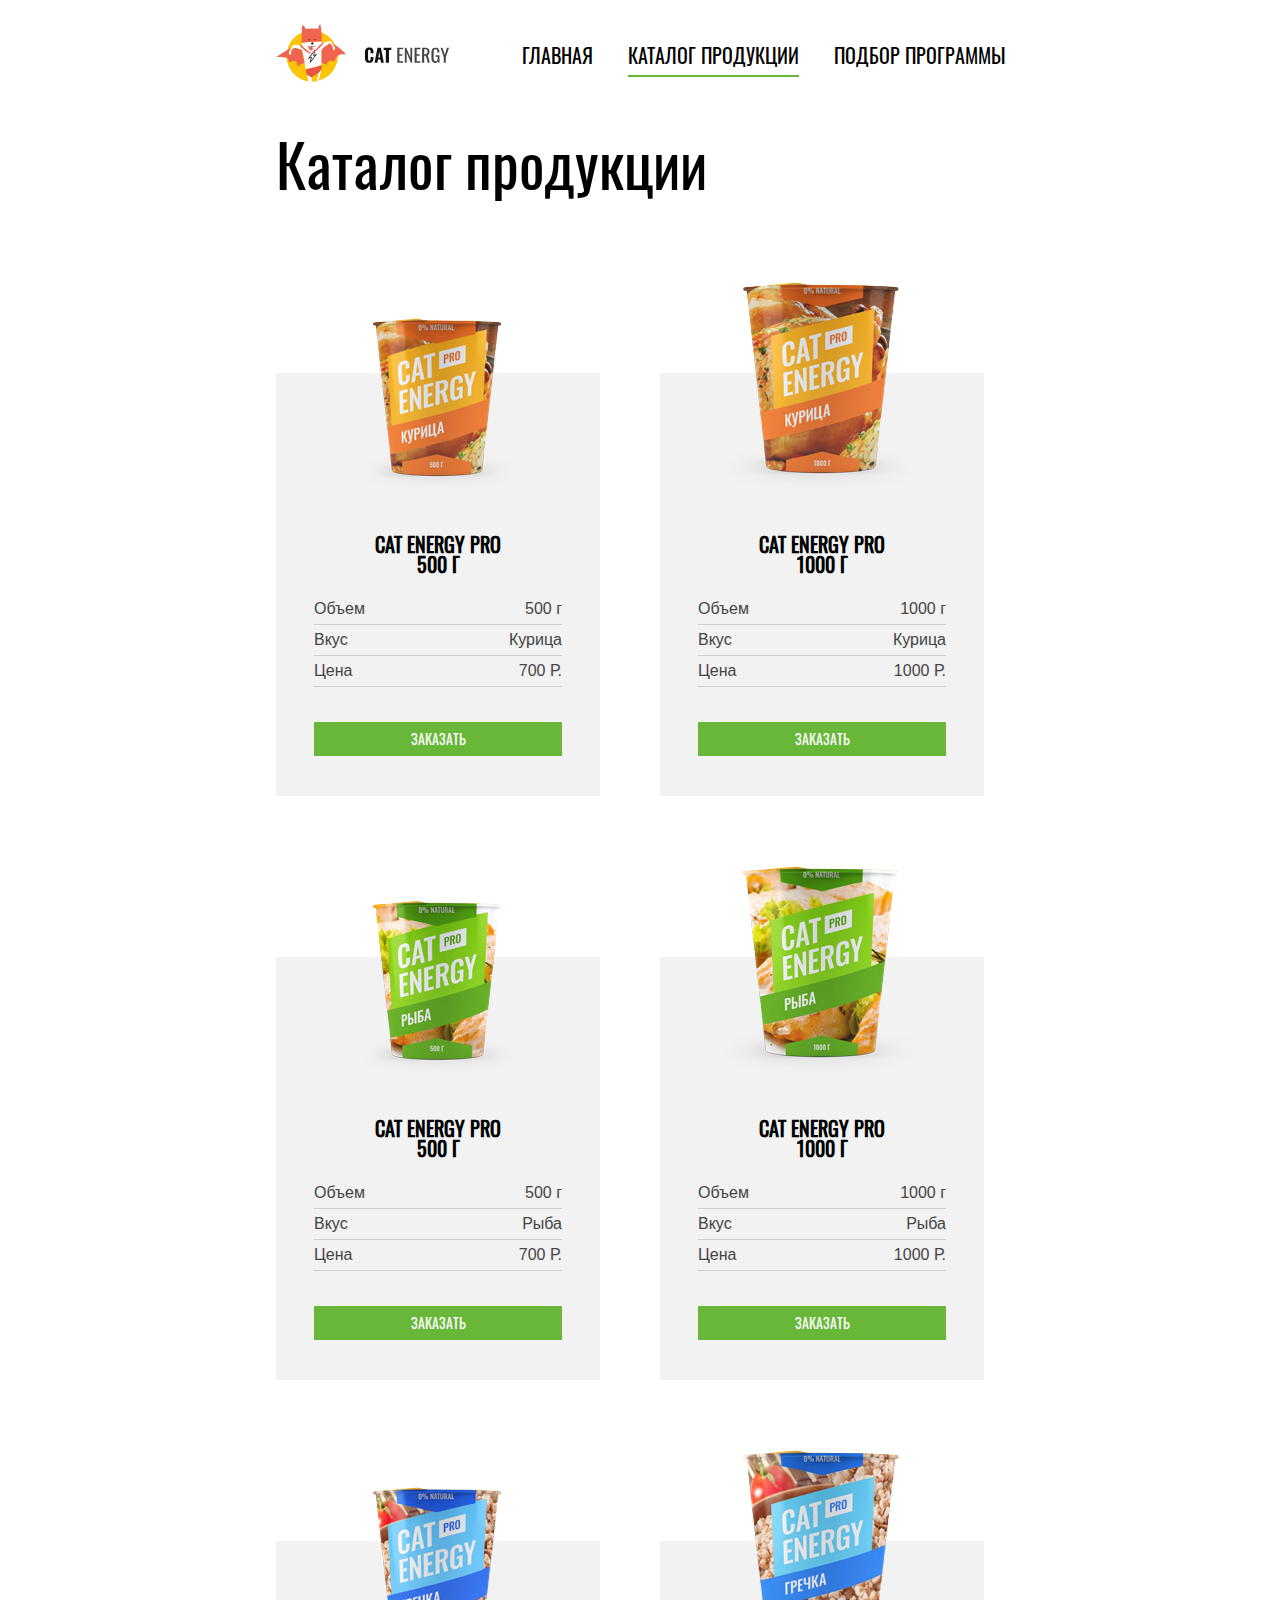
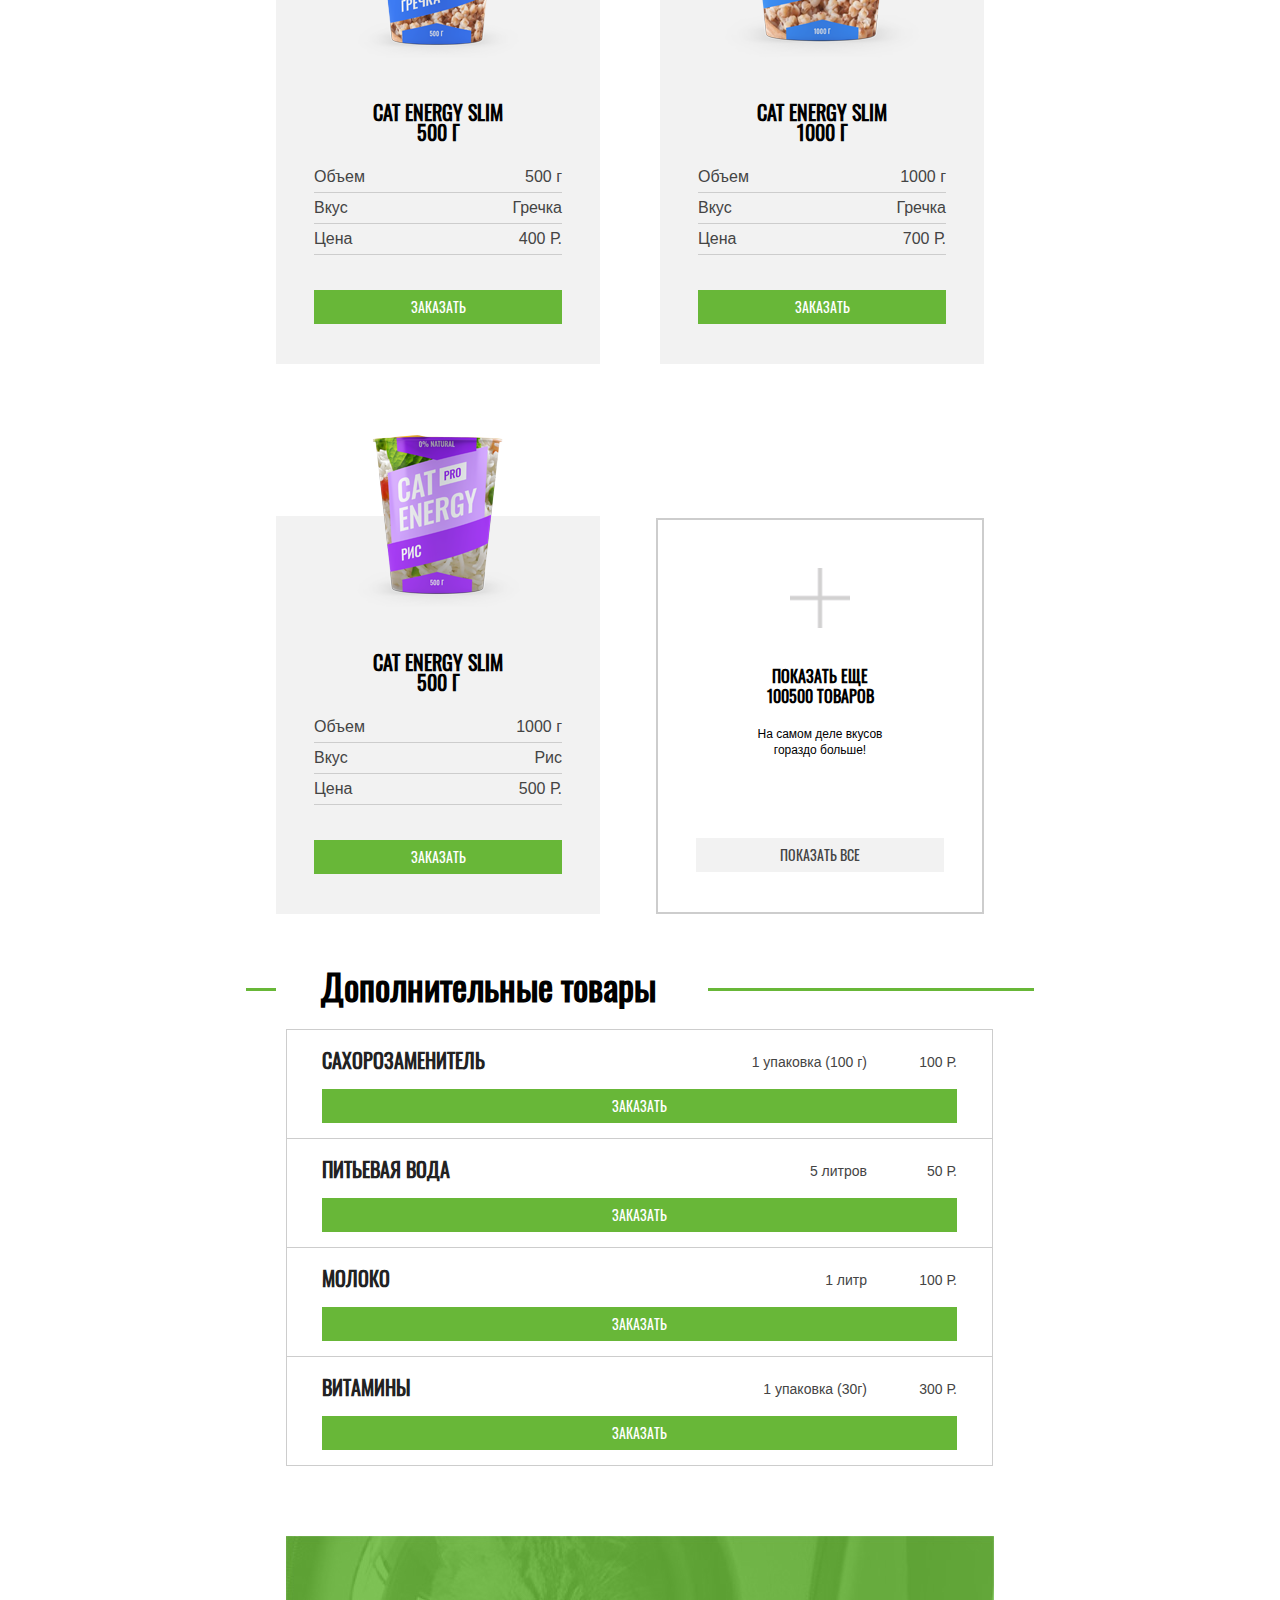
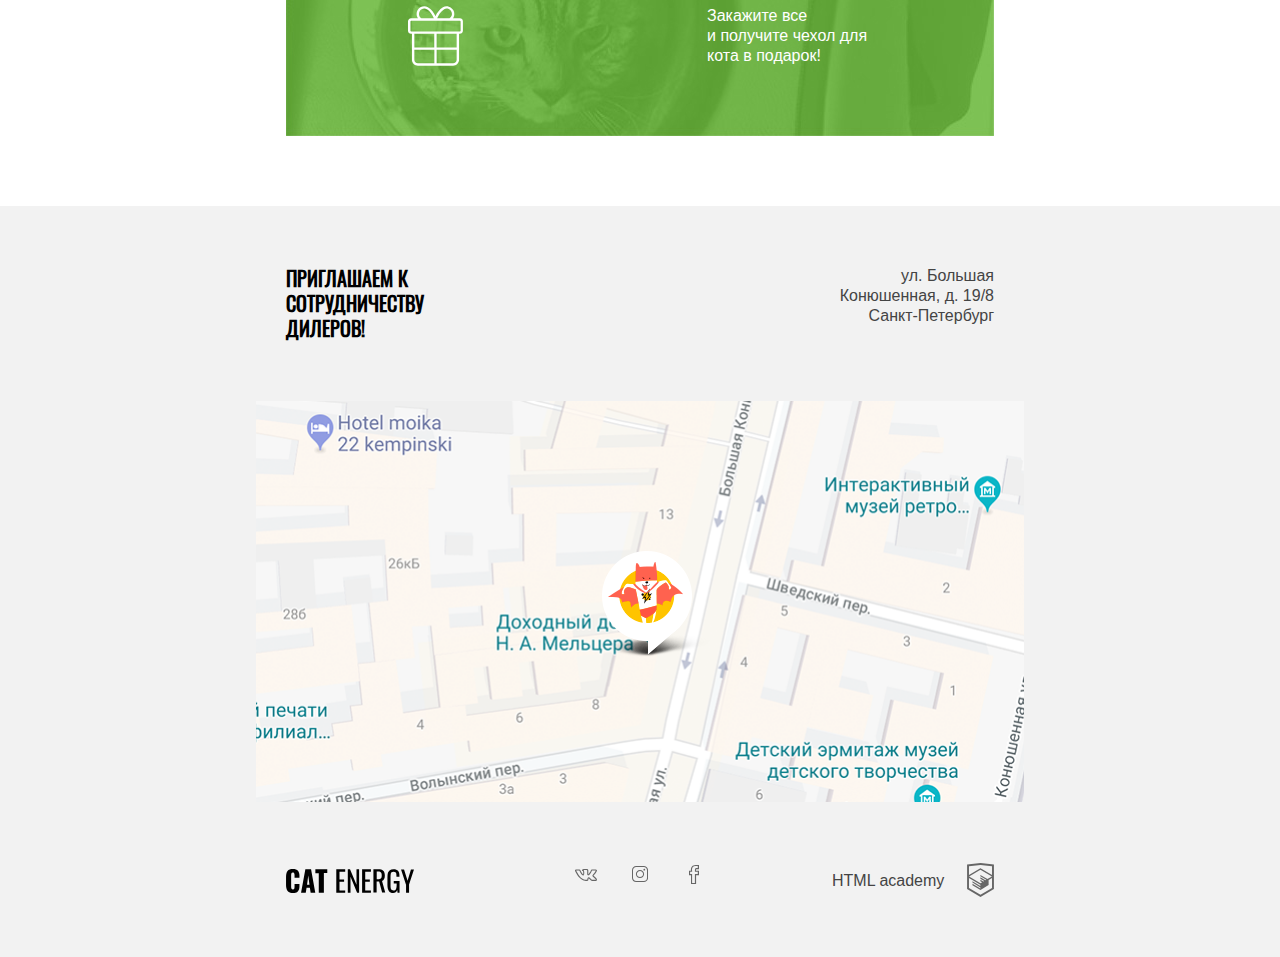
==== catalog.html @ 94b05511 "first commit" ====
<!DOCTYPE html>
<html lang="ru">

<head>
  <meta charset="UTF-8">
  <meta name="viewport" content="width=device-width, initial-scale=1.0">
  <title>Document</title>
  <link rel="stylesheet" href="/css/style.min.css">
</head>

<body class="inner-page">
  <header class="page-header">
    <div class="page-header__wrapper">
      <a href="index.html" class="page-header__logo">
        <picture>
          <source media="(min-width:1440px)" srcset="/img/svg/logo-desktop.svg">
          <source media="(min-width:768px)" srcset="/img/svg/logo-tablet.svg">
          <img class="page-header__logo-image" src="/img/svg/logo-mobile.svg" alt="Логотип Cat Energy">
        </picture>
      </a>
      <a class="page-header__logo--text" href="#">
        <img class="page-header__name" src="/img/svg/logo-mobile-header.svg" width="101" height="18" alt="Логотип Cat Energy">
      </a>


    </div>
    <nav class="main-nav main-nav--nojs main-nav--closed">
      <button class="main-nav__toggle" type="button"><span class="visually-hidden">Открыть меню</span></button>
      <ul class="main-nav__list site-list">
        <li class="site-list__item "><a href="index.html" class="site-list__link "><span>Главная</span></a></li>
        <li class="site-list__item site-list__item--active"><a class="site-list__link  site-list__link--active" href="#"><span>Каталог продукции</span></a>
        </li>
        <li class="site-list__item"><a class="site-list__link" href="programs.html"><span>Подбор программы</span></a>
        </li>
      </ul>
    </nav>


  </header>


  <main class="">


    <section class="catalog">
      <h1 class="catalog__title">
        Каталог продукции
      </h1>

      <ul class="catalog__list">
        <li class="catalog__item product">
          <picture>
            <source media="(min-width:1440px)" srcset="/img/catalog-1-desktop.png">
            <source media="(min-width:768px)" srcset="/img/catalog-1-tablet.png">
            <img class="product__image" src="/img/catalog-1-mobile.png" alt="Cat Energy PRO
              500 г">
          </picture>
          <div class="product__wrapper">
            <h3 class="product__name">
              Cat Energy PRO
              500 г
            </h3>
            <table class="product__options">
              <tbody>
                <tr>
                  <td>Объем</td>
                  <td>500 г</td>
                </tr>
                <tr>
                  <td>Вкус</td>
                  <td>Курица</td>
                </tr>
                <tr>
                  <td>Цена</td>
                  <td>700 Р.</td>
                </tr>
              </tbody>
            </table>
          </div>
          <button class="product__button button">Заказать</button>
        </li>
        <li class="catalog__item product">
          <picture>
            <source media="(min-width:1440px)" srcset="/img/catalog-2-desktop.png">
            <source media="(min-width:768px)" srcset="/img/catalog-2-tablet.png">
            <img class="product__image" src="/img/catalog-2-mobile.png" alt="Cat Energy PRO
              1000 г">
          </picture>
          <div class="product__wrapper">
            <h3 class="product__name">
              Cat Energy PRO
              1000 г
            </h3>
            <table class="product__options">
              <tbody>
                <tr>
                  <td>Объем</td>
                  <td>1000 г</td>
                </tr>
                <tr>
                  <td>Вкус</td>
                  <td>Курица</td>
                </tr>
                <tr>
                  <td>Цена</td>
                  <td>1000 Р.</td>
                </tr>
              </tbody>
            </table>
          </div>
          <button class="product__button button">Заказать</button>
        </li>
        <li class="catalog__item product">
          <picture>
            <source media="(min-width:1440px)" srcset="/img/catalog-3-desktop.png">
            <source media="(min-width:768px)" srcset="/img/catalog-3-tablet.png">
            <img class="product__image" src="/img/catalog-3-mobile.png" alt="Cat Energy PRO
              500 г">
          </picture>
          <div class="product__wrapper">
            <h3 class="product__name">
              Cat Energy PRO
              500 г
            </h3>
            <table class="product__options">
              <tbody>
                <tr>
                  <td>Объем</td>
                  <td>500 г</td>
                </tr>
                <tr>
                  <td>Вкус</td>
                  <td>Рыба</td>
                </tr>
                <tr>
                  <td>Цена</td>
                  <td>700 Р.</td>
                </tr>
              </tbody>
            </table>
          </div>
          <button class="product__button button">Заказать</button>
        </li>
        <li class="catalog__item product">
          <picture>
            <source media="(min-width:1440px)" srcset="/img/catalog-4-desktop.png">
            <source media="(min-width:768px)" srcset="/img/catalog-4-tablet.png">
            <img class="product__image" src="/img/catalog-4-mobile.png" alt="Cat Energy PRO
              1000 г">
          </picture>
          <div class="product__wrapper">
            <h3 class="product__name">
              Cat Energy PRO
              1000 г
            </h3>
            <table class="product__options">
              <tbody>
                <tr>
                  <td>Объем</td>
                  <td>1000 г</td>
                </tr>
                <tr>
                  <td>Вкус</td>
                  <td>Рыба</td>
                </tr>
                <tr>
                  <td>Цена</td>
                  <td>1000 Р.</td>
                </tr>
              </tbody>
            </table>
          </div>
          <button class="product__button button">Заказать</button>
        </li>
        <li class="catalog__item product">
          <picture>
            <source media="(min-width:1440px)" srcset="/img/catalog-5-desktop.png">
            <source media="(min-width:768px)" srcset="/img/catalog-5-tablet.png">
            <img class="product__image" src="/img/catalog-5-mobile.png" alt="Cat Energy SLIM
              500 г">
          </picture>
          <div class="product__wrapper">
            <h3 class="product__name">
              Cat Energy SLIM
              500 г
            </h3>
            <table class="product__options">
              <tbody>
                <tr>
                  <td>Объем</td>
                  <td>500 г</td>
                </tr>
                <tr>
                  <td>Вкус</td>
                  <td>Гречка</td>
                </tr>
                <tr>
                  <td>Цена</td>
                  <td>400 Р.</td>
                </tr>
              </tbody>
            </table>
          </div>
          <button class="product__button button">Заказать</button>
        </li>
        <li class="catalog__item product">
          <picture>
            <source media="(min-width:1440px)" srcset="/img/catalog-6-desktop.png">
            <source media="(min-width:768px)" srcset="/img/catalog-6-tablet.png">
            <img class="product__image" src="/img/catalog-6-mobile.png" alt="Cat Energy SLIM
              1000 г">
          </picture>
          <div class="product__wrapper">
            <h3 class="product__name">
              Cat Energy SLIM
              1000 г
            </h3>
            <table class="product__options">
              <tbody>
                <tr>
                  <td>Объем</td>
                  <td>1000 г</td>
                </tr>
                <tr>
                  <td>Вкус</td>
                  <td>Гречка</td>
                </tr>
                <tr>
                  <td>Цена</td>
                  <td>700 Р.</td>
                </tr>
              </tbody>
            </table>
          </div>
          <button class="product__button button">Заказать</button>
        </li>
        <li class="catalog__item product">
          <picture>
            <source media="(min-width:1440px)" srcset="/img/catalog-7-desktop.png">
            <source media="(min-width:768px)" srcset="/img/catalog-7-tablet.png">
            <img class="product__image" src="/img/catalog-7-mobile.png" alt="Cat Energy SLIM
              500 г">
          </picture>
          <div class="product__wrapper">
            <h3 class="product__name">
              Cat Energy SLIM
              500 г
            </h3>
            <table class="product__options">
              <tbody>
                <tr>
                  <td>Объем</td>
                  <td>1000 г</td>
                </tr>
                <tr>
                  <td>Вкус</td>
                  <td>Рис</td>
                </tr>
                <tr>
                  <td>Цена</td>
                  <td>500 Р.</td>
                </tr>
              </tbody>
            </table>
          </div>
          <button class="product__button button">Заказать</button>
        </li>
        <li class="product__more catalog__more">
          <svg width="35" height="49" class="catalog__more-plus">
            <title>Показать больше товаров</title>
            <use xlink:href="/img/svg/sprite.svg#svg--plus_all"></use>

          </svg>
          <h3 class="catalog__more-title">Показать еще 100500 товаров</h3>
          <span class="catalog__more-subtitle">На самом деле вкусов гораздо больше!</span>
          <button class="button catalog__more-button">Показать все</button>
        </li>
      </ul>


    </section>
    <div class="container">

      <section class="addition">


        <h2 class="addition__title">Дополнительные товары</h2>

        <div class="addition__column">

          <ul class="addition__list">
            <li class="addition__item">
              <h3 class="addition__name">Сахорозаменитель</h3>
              <div class="addition__wrapper"><span class="addition__quantity">1 упаковка (100 г)</span><span class="addition__price">100 Р.</span></div>
              <button class="button addition__button">Заказать</button>
            </li>
            <li class="addition__item">
              <h3 class="addition__name">Питьевая вода</h3>
              <div class="addition__wrapper"><span class="addition__quantity">5 литров</span><span class="addition__price">50 Р.</span></div>
              <button class="button addition__button">Заказать</button>

            </li>
            <li class="addition__item">
              <h3 class="addition__name">Молоко</h3>
              <div class="addition__wrapper"><span class="addition__quantity">1 литр</span><span class="addition__price">100 Р.</span></div>
              <button class="button addition__button">Заказать</button>

            </li>
            <li class="addition__item">
              <h3 class="addition__name">Витамины</h3>
              <div class="addition__wrapper"><span class="addition__quantity">1 упаковка (30г)</span><span class="addition__price">300 Р.</span></div>
              <button class="button addition__button">Заказать</button>

            </li>
          </ul>

          <div class="stock">
            <svg width="55" height="60" class="stock__gift">
                <title>Подарок</title>
              <use xlink:href="img/svg/sprite.svg#svg--gift"></use>
            </svg>
            <h3 class="visually-hidden">Акция</h3>
            <span class="stock__text">Закажите все<br> и получите чехол для<br> кота в подарок!</span>
          
        </div>

      </div></section>



    </div>

  </main>


  <footer class="page-footer">
    <section class="adress">
      <div class="container">
        <div class="adress__wrapper">
          <h3 class="adress__title">Приглашаем к сотрудничеству дилеров!</h3>
          <p class="adress__text">ул. Большая Конюшенная, д. 19/8
            <br>
            <br>
            Санкт-Петербург</p>

        </div>
      </div>

      <div class="adress__map-container">
        <picture>
          <source srcset="/img/bg-map-desktop@1x.png 1x, /img/bg-map-desktop@2x.png 2x" media="(min-width:1440px)">
          <source srcset="/img/bg-map-tablet@1x.png 1x, /img/bg-map-tablet@2x.png 2x" media="(min-width:768px)">
          <img class="adress__map" src="/img/bg-map-mobile@1x.png" srcset="/img/bg-map-mobile@2x.png 2x" alt="Местонахождение ул. Большая Конюшенная, д. 19/8
        Санкт-Петербург">
        </picture>
        <span class="adress__map-pin"></span>
      </div>
    </section>

    <section class="page-footer__main">
      <div class="container">
        <div class="page-footer__wrapper">
          <div class="page-footer__container">
            <img src="/img/svg/footer-logo.svg" width="128" height="24" alt="Логотип Cat Energy" class="page-footer__logo">
          </div>
          <div class="page-footer__social social">
            <ul class="page-footer__social social__list">
              <li class="social__item">
                <a class="social__link social__link--vk" href="#">
                  <svg width="22" height="12" class="social__icon">
                    <title>Вконтакте</title>
                    <use xlink:href="/img/svg/sprite.svg#svg--icon-vk"></use>
                  </svg>

                </a>
              </li>
              <li class="social__item">
                <a class="social__link social__link--inst" href="#">
                  <svg width="16" height="16" class="social__icon">
                    <title>Инстаграмм</title>
                    <use xlink:href="/img/svg/sprite.svg#svg--icon-insta"></use>
                  </svg>


                </a>
              </li>
              <li class="social__item">
                <a class="social__link social__link--fb" href="#">
                  <svg width="10" height="19" class="social__icon">
                    <title>Фейсбук</title>
                    <use xlink:href="/img/svg/sprite.svg#svg--icon-fb"></use>
                  </svg>


                </a>
              </li>
            </ul>
          </div>
          <p class="page-footer__copyright">
            <span>HTML academy</span>
            <a class="" href="htmlacademy.ru">
              <svg width="27" height="34" class="social__icon">
                <title>htmlacademy</title>
                <use xlink:href="/img/svg/sprite.svg#svg--logo-htmlacademy"></use>
              </svg>
            </a>

          </p>
        </div>

      </div>
    </section>
  </footer>
  <script src="\js\action.min.js"></script>
</body>

</html>
---- css/style.min.css ----
/*! normalize.css v8.0.1 | MIT License | github.com/necolas/normalize.css */
body,html{font-size:14px}html{line-height:1.15;-webkit-text-size-adjust:100%}body{min-width:320px;max-width:1440px;margin:0 auto;font-family:Arial,sans-serif;line-height:18px;font-weight:400;color:#000;background-color:#fff}details,main{display:block}h1{font-size:2em;margin:.67em 0}hr{-webkit-box-sizing:content-box;box-sizing:content-box;height:0;overflow:visible}code,kbd,pre,samp{font-family:monospace,monospace;font-size:1em}a{background-color:transparent;text-decoration:none}abbr[title]{border-bottom:none;-webkit-text-decoration:underline dotted;text-decoration:underline dotted}b,strong{font-weight:bolder}small{font-size:80%}sub,sup{font-size:75%;line-height:0;position:relative;vertical-align:baseline}sub{bottom:-.25em}sup{top:-.5em}img{border-style:none;height:auto;max-width:100%}button,input,optgroup,select,textarea{font-family:inherit;font-size:100%;line-height:1.15;margin:0}button,input{overflow:visible}button,select{text-transform:none}[type=button],[type=reset],[type=submit],button{-webkit-appearance:button}[type=button]::-moz-focus-inner,[type=reset]::-moz-focus-inner,[type=submit]::-moz-focus-inner,button::-moz-focus-inner{border-style:none;padding:0}[type=button]:-moz-focusring,[type=reset]:-moz-focusring,[type=submit]:-moz-focusring,button:-moz-focusring{outline:1px dotted ButtonText}fieldset{padding:.35em .75em .625em}legend{color:inherit;display:table;max-width:100%;white-space:normal}progress{vertical-align:baseline}textarea{overflow:auto}[type=checkbox],[type=radio],legend{-webkit-box-sizing:border-box;box-sizing:border-box;padding:0}[type=number]::-webkit-inner-spin-button,[type=number]::-webkit-outer-spin-button{height:auto}[type=search]{-webkit-appearance:textfield;outline-offset:-2px}[type=search]::-webkit-search-decoration{-webkit-appearance:none}::-webkit-file-upload-button{-webkit-appearance:button;font:inherit}summary{display:list-item}[hidden],template{display:none}@font-face{font-family:"Oswald-Regular";src:url(/fonts/Oswald-Regular.woff2) format("woff2"),url(/fonts/Oswald-Regular.woff) format("woff");font-weight:400;font-style:normal;font-display:swap}@font-face{font-family:"Oswald-Bold";src:url(/fonts/Oswald-Bold.woff2) format("woff2"),url(/fonts/Oswald-Bold.woff) format("woff");font-weight:700;font-style:normal;font-display:swap}.visually-hidden{position:absolute;width:1px;height:1px;padding:0;margin:-1px;overflow:hidden;clip:rect(0 0 0 0);border:0}path{fill:inherit;stroke:inherit}.button{padding:14px 74px;background-color:#68b738;font:inherit;text-transform:uppercase;font-family:'Oswald-Regular',Arial,sans-serif;font-size:14px;line-height:18px;border:0;color:#fff}.button:hover{background-color:#5eaa2f}.button:focus{color:rgba(255,255,255,.3)}.container{position:relative;display:block;width:280px;margin-left:auto;margin-right:auto;padding-left:20px;padding-right:20px}@media (min-width:768px){.container{width:708px;padding-left:30px;padding-right:30px}}@media (min-width:1440px){.container{width:1220px;padding-left:40px;padding-right:40px}}@media (min-width:768px) and (max-width:1299px){.container--ident{padding-left:70px;padding-right:70px}}.page-header,.page-header__wrapper{position:relative;display:-webkit-box;display:-ms-flexbox;display:flex}.page-header{-webkit-box-orient:vertical;-webkit-box-direction:normal;-ms-flex-direction:column;flex-direction:column;width:320px;margin:0 auto}.page-header__wrapper{height:65px;-webkit-box-align:center;-ms-flex-align:center;align-items:center;margin:0 20px}.page-header__name{width:212px;text-align:center}.page-header__logo{position:absolute;top:0;left:0;margin:11px 0}.page-header__logo:hover{opacity:.8}.page-header__logo:active,.site-list__link[href]:hover{opacity:.6}.page-header__logo-image{width:33px;height:38px}.page-header__logo--text{width:101px;height:18px;margin:0 auto}@media (min-width:768px){.page-header{width:768px;-webkit-box-orient:horizontal;-webkit-box-direction:normal;-ms-flex-direction:row;flex-direction:row;-webkit-box-pack:justify;-ms-flex-pack:justify;justify-content:space-between;margin-top:24px;margin-bottom:24px}.page-header__wrapper{display:block}.page-header__name{display:none}.page-header__logo{position:relative}.page-header__logo-image{width:173px;height:58px}.page-header__logo:focus,.page-header__logo:hover{opacity:.6}.page-header__logo:active{opacity:.3}}@media (min-width:1440px){.page-header{position:relative;width:1440px;margin-top:54px}.page-header::after{content:"";position:absolute;top:-54px;right:0;width:50%;height:698px;background-image:url(/img//index-background-desktop@1x.jpg);background-size:auto 100%;background-repeat:no-repeat;background-position:top right;background-color:#64a83b;z-index:-1}.page-header__wrapper{margin-left:110px}.page-header__logo{position:relative}.page-header__logo-image{width:202px;height:59px}.inner-page .page-header::after{width:0;height:0}}@media (-webkit-min-device-pixel-ratio:1.5),(min-resolution:1.5dppx){.page-header::after{background-image:url(/img/index-background-desktop@2x.jpg)}}.page-main__title{font-family:'Oswald-Regular',Arial,sans-serif;font-size:36px;line-height:60px;padding:0;margin-top:15px;margin-bottom:25px}.page-main__form{margin:0 auto}@media (min-width:768px){.page-main__title{font-size:60px;line-height:60px;padding:0}}@media (min-width:1440px){.page-main__title{margin-top:70px;margin-bottom:53px}}.main-nav{position:relative;width:320px;margin:0 auto}.main-nav__toggle{position:absolute;top:-65px;right:0;z-index:2;display:block;width:65px;height:65px;cursor:pointer;border:0}.main-nav__toggle,.main-nav__toggle:hover,.main-nav__togglefocus{background-color:#fff}.main-nav__list{height:0;opacity:0;-webkit-transition:height .5s,opacity .2s;transition:height .5s,opacity .2s}.main-nav--opened .main-nav__list{height:216px;opacity:1;-webkit-transition:height .5s,opacity 1.2s;transition:height .5s,opacity 1.2s}.main-nav--nojs .main-nav__list{height:auto;opacity:1}.main-nav--nojs .main-nav__toggle{display:none}.main-nav .main-nav__toggle::after,.main-nav .main-nav__toggle::before{content:"";position:absolute;right:20px;width:24px;height:2px;background-color:#000;top:29px;-webkit-box-shadow:0 6px 0 0 #000;box-shadow:0 6px 0 0 #000;-webkit-transition:.5s ease-out;transition:.5s ease-out}.main-nav .main-nav__toggle::after{top:23px;-webkit-box-shadow:0 12px 0 0 #000;box-shadow:0 12px 0 0 #000}.main-nav--opened .main-nav__toggle::after,.main-nav--opened .main-nav__toggle::before{content:"";position:absolute;top:30px;right:20px;width:24px;height:2px;background-color:#000;-webkit-transform:rotate(45deg);transform:rotate(45deg);-webkit-box-shadow:none;box-shadow:none;-webkit-transition:.5s ease-out;transition:.5s ease-out}.main-nav--opened .main-nav__toggle::after{-webkit-transform:rotate(-45deg);transform:rotate(-45deg)}@media (min-width:768px){.main-nav{width:auto;min-height:auto;position:relative;display:-webkit-box;display:-ms-flexbox;display:flex;margin-top:21px;margin-bottom:12px}.main-nav__list{height:auto;opacity:1;-webkit-transition:height .5s,opacity 1.2s;transition:height .5s,opacity 1.2s}.main-nav__toggle{display:none}.main-nav--closed .main-nav__list{height:auto;opacity:1;-webkit-transition:none;transition:none}}@media (min-width:1440px){.main-nav{margin-left:0;margin-right:110px}}.site-list{margin:0;padding:0;list-style:none;text-align:center}.site-list__item{border-top:2px solid #f2f2f2}.site-list__link{display:block;margin:25px auto;text-transform:uppercase;font-family:'Oswald-Regular',Arial,sans-serif;font-size:20px;line-height:20px;color:#000}.site-list__link[href]:active{opacity:.3}@media (min-width:768px){.site-list{display:-webkit-box;display:-ms-flexbox;display:flex;height:auto}.site-list__item{border:0;margin-left:35px}.site-list__item--active{border-bottom:2px solid #68b738}.site-list a{margin:0}}@media (min-width:1440px){.site-list__link{padding-bottom:3px;color:#fff}.site-list__item--active{border-bottom:2px solid #fff}.site-list__link--active span{border-bottom:none}.inner-page .site-list__link{padding-bottom:3px;color:#000}.inner-page .site-list__item--active{border-bottom:2px solid #68b738}}.start-home{position:relative;display:-webkit-box;display:-ms-flexbox;display:flex;-webkit-box-orient:vertical;-webkit-box-direction:normal;-ms-flex-direction:column;flex-direction:column;-webkit-box-align:center;-ms-flex-align:center;align-items:center;width:320px;margin:0 auto 20px}.start-home::after{content:"";position:absolute;left:0;width:100%;height:305px;background-image:url(/img/index-background-mobile.jpg);background-repeat:no-repeat;background-position:0 0;background-size:320px 305px;background-color:#64a83b;z-index:-1}.start-home__text,.start-home__title{font-family:'Oswald-Regular',Arial,sans-serif;font-size:36px;line-height:36px;color:#fff;text-align:center;padding:0;margin:29px 0 0}.start-home__text{text-transform:uppercase;font-size:14px;line-height:14px;margin:22px 0 0}.start-home__image{margin-top:28px}.start-home__button{margin-top:3px}@media (min-width:768px){.start-home{-webkit-box-align:start;-ms-flex-align:start;align-items:flex-start;width:427px;padding-left:120px;padding-right:192px;margin:0 auto}.start-home::after{content:"";width:0;height:0}.start-home__title{color:#000;text-align:left;font-size:60px;line-height:60px;margin:38px 0 35px}.start-home__text{color:#000;font-size:20px;line-height:20px;margin:0 0 32px}.start-home__image{position:absolute;top:200px;left:40px;z-index:-1}.start-home__button{font-size:20px;line-height:20px;padding:15px 24px;margin-bottom:550px}}@media (min-width:1440px){.start-home{-webkit-box-align:start;-ms-flex-align:start;align-items:flex-start;width:427px;padding-left:190px;margin:0 0 268px}.start-home__title{margin-top:78px;margin-bottom:45px}.start-home__text{margin-bottom:48px}.start-home__image{position:absolute;width:522px;height:499px;top:-30px;left:auto;right:-280px;z-index:-1}.start-home__button{margin-bottom:0}}.programs{display:-webkit-box;display:-ms-flexbox;display:flex;-webkit-box-orient:vertical;-webkit-box-direction:normal;-ms-flex-direction:column;flex-direction:column;-webkit-box-align:center;-ms-flex-align:center;align-items:center}.programs__list{position:relative;list-style:none;width:280px;margin:0;padding:0 20px}.programs__item{position:relative;display:-webkit-box;display:-ms-flexbox;display:flex;-ms-flex-wrap:wrap;flex-wrap:wrap;-webkit-box-align:center;-ms-flex-align:center;align-items:center;padding:30px 20px 0;margin-bottom:20px;background-color:#f2f2f2}.programs__item:last-child{margin-bottom:35px}.programs__title{font-family:'Oswald-Regular',Arial,sans-serif;font-size:24px;line-height:37px;text-transform:uppercase;margin:0 0 35px 92px}.programs__text{width:240px;margin:0;padding:0 0 23px;font-family:Arial,sans-serif;font-size:14px;line-height:18px;border-bottom:1px solid #d9d9d9}.programs__illustration{position:absolute;top:25px;width:50px;height:50px;background:#68b738;border-radius:50%}.programs__picture{position:absolute;left:50%;top:50%;-webkit-transform:translate(-50%,-50%);transform:translate(-50%,-50%)}.programs__link{margin-top:20px;margin-bottom:22px}.programs__link span{font-family:'Oswald-Regular',Arial,sans-serif;font-size:16px;line-height:16px;text-transform:uppercase}@media (min-width:768px){.programs__wrapper{width:768px}.programs__list{width:708px}.programs__item{position:relative;display:-webkit-box;display:-ms-flexbox;display:flex;-webkit-box-orient:vertical;-webkit-box-direction:normal;-ms-flex-direction:column;flex-direction:column;-webkit-box-align:start;-ms-flex-align:start;align-items:flex-start;padding-top:70px;padding-left:60px}.programs__item:last-child{margin-bottom:20px}.programs__title{font-size:36px;line-height:36px;padding:0;margin:0 0 20px}.programs__text{width:380px;font-size:16px;line-height:24px;margin-bottom:60px;border:0}.programs__illustration{width:200px;height:200px;top:80px;right:50px}.programs__link{margin-bottom:60px;padding:0;color:#111}.programs__link:active{color:#111;opacity:.3}.programs__link span{font-size:20px;line-height:20px}.programs__arrow,.programs__link:active .programs__arrow,.programs__link:hover .programs__arrow{-webkit-transition:-webkit-transform .4s;transition:transform .4s;transition:transform .4s,-webkit-transform .4s}.programs__arrow{margin-left:15px;margin-bottom:3px;-webkit-transform:translateX(0);transform:translateX(0)}.programs__link:active .programs__arrow,.programs__link:hover .programs__arrow{-webkit-transform:translateX(5px);transform:translateX(5px)}.programs__link:active .programs__arrow{opacity:.5}.programs__picture--slim{width:140px;height:194px}.programs__picture--pro{width:268px;height:112px}}@media (min-width:1440px){.programs{-webkit-box-orient:horizontal;-webkit-box-direction:normal;-ms-flex-direction:row;flex-direction:row}.programs__list{display:-webkit-box;display:-ms-flexbox;display:flex;-webkit-box-pack:justify;-ms-flex-pack:justify;justify-content:space-between;-ms-flex-wrap:wrap;flex-wrap:wrap;width:100%}.programs__item{padding-right:40px}.programs__title{margin-left:160px;margin-bottom:65px}.programs__text{width:470px;padding:0;margin-bottom:30px}.programs__link{margin-top:0}.programs__illustration{width:100px;height:100px;top:40px;left:50px}.programs__picture--slim{width:70px;height:97px}.programs__picture--pro{width:134px;height:56px}}.how-to__title{font-family:'Oswald-Regular',Arial,sans-serif;font-size:36px;line-height:60px;padding:0;margin:0}.how-to__list{position:relative;list-style:none;padding:0;margin:0}.how-to__item{position:relative;margin-left:81px;margin-bottom:20px}.how-to__item:last-child{margin-bottom:40px}.how-to__item::before{content:"";position:absolute;width:60px;height:60px;top:0;left:-80px;background-color:#68b738}.how-to__item--eat::before,.how-to__item--nature::before,.how-to__item--struct::before,.how-to__item--time::before{background-image:url(/img/advantage-leaf@1x.png);background-repeat:no-repeat;background-position:center center;background-size:60px 60px}.how-to__item--eat::before,.how-to__item--struct::before,.how-to__item--time::before{background-image:url(/img/advantage-powder@1x.png)}.how-to__item--eat::before,.how-to__item--time::before{background-image:url(/img/advantage-dining@1x.png)}.how-to__item--time::before{background-image:url(/img/advantage-clock@1x.png)}@media (-webkit-min-device-pixel-ratio:1.5),(min-resolution:1.5dppx){.how-to__item--nature::before{background-image:url(/img/advantage-leaf@2x.png)}.how-to__item--struct::before{background-image:url(/img/advantage-powder@2x.png)}.how-to__item--eat::before{background-image:url(/img/advantage-dining@2x.png)}.how-to__item--time::before{background-image:url(/img/advantage-clock@2x.png)}}.how-to__text{font-family:Arial,sans-serif;font-size:14px;line-height:18px}@media (min-width:768px){.how-to{counter-reset:itemNum}.how-to__title{font-size:60px;line-height:60px;margin-bottom:30px}.how-to__list{display:-webkit-box;display:-ms-flexbox;display:flex;-ms-flex-wrap:wrap;flex-wrap:wrap}.how-to__item{width:354px;margin:0 0 85px}.how-to__text{width:245px;margin-top:140px}.how-to__item::before{top:40px;left:0;width:80px;height:80px}.how-to__item::after{counter-increment:itemNum;content:counter(itemNum);position:absolute;font-family:'Oswald-Regular',Arial,sans-serif;font-size:281px;line-height:281px;top:0;left:120px;color:#f2f2f2;z-index:-1}}@media (min-width:1440px){.how-to__list{-webkit-box-pack:justify;-ms-flex-pack:justify;justify-content:space-between}.how-to__item{width:245px}.how-to__text{width:225px}}.range{-webkit-appearance:none;-moz-appearance:none;appearance:none;width:100%;height:6px;background-color:#dcdcdc;outline:0;cursor:pointer}.range::-webkit-slider-thumb{-webkit-appearance:none;appearance:none;width:34px;height:34px;border:12px solid #fff;border-radius:50%;-webkit-box-shadow:0 2px 2px 0 #d6d6d6;box-shadow:0 2px 2px 0 #d5d5d5;background-color:#68b738}.range::-webkit-slider-thumb::before{content:"";position:absolute;top:12px;left:12px;width:8px;height:8px;border-radius:50%;background-color:#68b738}.range::-webkit-slider-thumb:hover{-webkit-box-shadow:0 5px 5px 0 #d5d5d5;box-shadow:0 5px 5px 0 #d5d5d5}.range::-webkit-slider-thumb:active{width:32px;height:32px;border:11px solid #fff;-webkit-box-shadow:0 0 0 2px #68b738;box-shadow:0 0 0 2px #68b738}.experience{background-color:#f2f2f2}.experience__title{font-family:'Oswald-Regular',Arial,sans-serif;font-size:36px;line-height:60px;padding:30px 0 0;margin:0 0 30px}.experience__text{font-family:Arial,sans-serif;font-size:14px;line-height:18px;padding:0;margin:0 0 25px}.experience__list{display:-webkit-box;display:-ms-flexbox;display:flex;-ms-flex-wrap:wrap;flex-wrap:wrap;-webkit-box-align:center;-ms-flex-align:center;align-items:center;-webkit-box-pack:justify;-ms-flex-pack:justify;justify-content:space-between;list-style:none;padding:0;margin:0 0 38px}.experience__item{position:relative}.experience__fact{display:block;padding:15px 0;width:125px;font-family:'Oswald-Regular',Arial,sans-serif;font-size:24px;line-height:24px;text-align:center;border:1px solid #d9d9d9;border-radius:2px}.experience__about{position:absolute;top:35px;left:20px;width:77px;padding:0 5px;background-color:#f2f2f2;font-family:Arial,sans-serif;font-size:12px;line-height:12px;text-align:center}.experience__price{font-family:'Oswald-Regular',Arial,sans-serif;font-size:14px;line-height:20px;text-transform:uppercase;text-align:center;margin-bottom:45px}.experience__cat-box{position:relative;width:320px;height:300px}.experience__cat--after,.experience__cat--before{position:absolute;bottom:0;background-size:cover;background-repeat:no-repeat;background-position-x:center;-webkit-transition:.5s;transition:.5s}.experience__cat--before{left:0;height:240px;background-image:url(/img/before-mobile@1x.png);background-position:right 0}.experience__cat--after{right:0;height:300px;background-image:url(/img/after-mobile@1x.png);background-position:left 0}@media (-webkit-min-device-pixel-ratio:1.5),(min-resolution:1.5dppx){.experience__cat--after{background-image:url(/img/after-mobile@2x.png)}.experience__cat--before{background-image:url(/img/before-mobile@2x.png)}}.experience__progress,.experience__range-wrapper{display:-webkit-box;display:-ms-flexbox;display:flex;-webkit-box-align:center;-ms-flex-align:center;align-items:center}.experience__progress{-webkit-box-pack:justify;-ms-flex-pack:justify;justify-content:space-between;margin:0 30px;padding-bottom:40px}.experience__range-wrapper{position:relative;width:85px;height:14px;background-color:#fff;border:1px solid #d9d9d9;border-radius:15px}.experience__toggle{content:"";position:absolute;top:4px;left:5px;width:35px;height:6px;border-radius:6px;background-color:#68b738}.experience__toggle--after,.experience__toggle--before{-webkit-transform:translateX(0);transform:translateX(0);-webkit-transition:.5s ease-out;transition:.5s ease-out}.experience__toggle--after{right:5px;-webkit-transform:translateX(110%);transform:translateX(110%)}.experience__button{font-family:'Oswald-Regular',Arial,sans-serif;font-size:16px;line-height:20px;text-transform:uppercase;border:0;background-color:transparent;padding:5px;cursor:pointer}.adress__text br,.experience__range,.range{display:none}@media (min-width:768px){.experience{background-image:-webkit-gradient(linear,left top,left bottom,from(#fff),color-stop(57%,#fff),color-stop(57%,#f2f2f2),to(#f2f2f2));background-image:linear-gradient(#fff 0,#fff 57%,#f2f2f2 57%,#f2f2f2 100%)}.experience__title{font-size:60px;line-height:60px}.experience__text{font-size:16px;line-height:24px}.experience__item,.experience__wrapper{display:-webkit-box;display:-ms-flexbox;display:flex}.experience__wrapper{-webkit-box-pack:justify;-ms-flex-pack:justify;justify-content:space-between}.experience__item{position:relative;-webkit-box-orient:vertical;-webkit-box-direction:normal;-ms-flex-direction:column;flex-direction:column;-webkit-box-align:center;-ms-flex-align:center;align-items:center;margin-right:40px}.experience__price{font-size:20px;line-height:20px;width:192px;text-align:right}.experience__fact{width:160px;font-size:30px;line-height:30px}.experience__about{position:relative;width:auto;top:auto;left:auto;bottom:9px;margin:0;padding:0 5px;font-size:14px;line-height:14px;text-align:center;background-color:#fff}.experience__cat-box{display:block;width:610px;height:465px}.experience__cat--after,.experience__cat--before{position:absolute;height:465px;background-size:cover;background-repeat:no-repeat;-webkit-transition:none;transition:none}.experience__cat--before{left:65px;background-image:url(/img/before-tablet@1x.png);background-position:left}.experience__cat--after{right:-65px;background-image:url(/img/after-tablet@1x.png);background-position:right}.experience__range-wrapper{position:relative;display:-webkit-box;display:-ms-flexbox;display:flex;-webkit-box-align:center;-ms-flex-align:center;align-items:center;width:428px;height:6px;background-color:#d9d9d9;border-radius:3px}.experience__range{display:block;width:574px;margin:0 auto}.experience__button{border-bottom:1px dashed #d9d9d9}.experience__button:hover{border-bottom:1px solid #d9d9d9}.experience__button:active{border:0}.experience__toggle{display:none}}@media (min-width:768px) and (-webkit-min-device-pixel-ratio:1.5),(min-width:768px) and (min-resolution:1.5dppx){.experience__cat--after{background-image:url(/img/after-tablet@2x.png)}.experience__cat--before{background-image:url(/img/before-tablet@2x.png)}}@media (min-width:1440px){.experience{background-image:-webkit-gradient(linear,left top,left bottom,from(#fff),color-stop(28%,#fff),color-stop(28%,#f2f2f2),to(#f2f2f2));background-image:linear-gradient(#fff 0,#fff 28%,#f2f2f2 28%,#f2f2f2 100%)}.experience__column,.experience__info{display:-webkit-box;display:-ms-flexbox;display:flex}.experience__column{-webkit-box-pack:justify;-ms-flex-pack:justify;justify-content:space-between}.experience__info{-webkit-box-orient:vertical;-webkit-box-direction:normal;-ms-flex-direction:column;flex-direction:column}.experience__title{margin-bottom:135px}.experience__text{width:440px}.experience__wrapper{-webkit-box-orient:vertical;-webkit-box-direction:normal;-ms-flex-direction:column;flex-direction:column}.experience__list{-webkit-box-pack:justify;-ms-flex-pack:justify;justify-content:space-between;width:365px;margin-bottom:56px}.experience__item{margin:0}.experience__price{width:335px;display:-webkit-box;display:-ms-flexbox;display:flex;-webkit-box-pack:justify;-ms-flex-pack:justify;justify-content:space-between;margin:0}.experience__cat--before{position:absolute;left:-15px}.experience__cat--after{position:absolute;right:15px}}.page-footer__main{display:-webkit-box;display:-ms-flexbox;display:flex;-webkit-box-orient:vertical;-webkit-box-direction:normal;-ms-flex-direction:column;flex-direction:column;background-color:#f2f2f2}.page-footer__container,.page-footer__copyright{display:-webkit-box;display:-ms-flexbox;display:flex;-webkit-box-align:center;-ms-flex-align:center;align-items:center}.page-footer__container{-webkit-box-pack:center;-ms-flex-pack:center;justify-content:center;width:280px;height:95px}.page-footer__copyright{-webkit-box-pack:justify;-ms-flex-pack:justify;justify-content:space-between;margin:0;padding:22px 0;font-family:Arial,sans-serif;font-size:16px;line-height:16px;color:#444}.inner-page .page-footer{background-color:#f2f2f2}@media (min-width:768px){.page-footer__wrapper{display:-webkit-box;display:-ms-flexbox;display:flex;-webkit-box-pack:justify;-ms-flex-pack:justify;justify-content:space-between;margin:35px 0}.page-footer__container{width:auto;height:auto;margin-right:34px}.page-footer__copyright{width:162px}}.adress{position:relative}.adress__wrapper{display:-webkit-box;display:-ms-flexbox;display:flex}.adress__title{font-family:'Oswald-Regular',Arial,sans-serif;font-size:16px;line-height:20px;text-transform:uppercase;width:50%}.adress__text{font-family:Arial,sans-serif;font-size:14px;line-height:20px;width:50%}.adress__map-container{margin:0 auto}.adress__map,.adress__map-container{position:relative;width:320px}.adress__map-pin{position:absolute;top:180px;left:120px;width:62px;height:53px;background-image:url(/img/map-pin.png);background-repeat:no-repeat;background-size:100% 100%}@media (min-width:768px){.adress__wrapper{-webkit-box-pack:justify;-ms-flex-pack:justify;justify-content:space-between;padding:60px 0}.adress__text,.adress__title{width:165px;font-size:20px;line-height:25px;margin:0}.adress__text{text-align:right;font-size:16px;line-height:20px;color:#444}.adress__map,.adress__map-container{width:768px}.adress__map-pin{top:150px;left:330px;width:124px;height:106px;background-image:url(/img/map-pin_tablet.png);background-repeat:no-repeat;background-size:100% 100%}}@media (min-width:1440px){.adress__map,.adress__map-container{width:1440px}.adress__wrapper{position:absolute;z-index:1;padding:65px 70px;margin-top:90px;background-color:#fff}.adress__map-pin{position:absolute;top:150px;left:960px;width:124px;height:106px}.adress__text br{display:block}}.social{padding:24px 0 15px;border-top:1px solid #d9d9d9;border-bottom:1px solid #d9d9d9}.social__icon{cursor:pointer;fill:#666}.social__icon:focus,.social__icon:hover{fill:#68b738}.social__list{display:-webkit-box;display:-ms-flexbox;display:flex;-ms-flex-wrap:wrap;flex-wrap:wrap;-webkit-box-align:center;-ms-flex-align:center;align-items:center;-webkit-box-pack:justify;-ms-flex-pack:justify;justify-content:space-between;width:130px;padding:0;margin:0 auto;list-style:none}.social__link--fb,.social__link--inst{margin-right:6px}@media (min-width:768px){.social{border:0}}.catalog{display:block;width:320px;margin:0 auto}.catalog__title{font-family:'Oswald-Regular',Arial,sans-serif;font-size:36px;line-height:60px;font-weight:300;margin:0;padding:20px 20px 25px;border-top:2px solid #f2f2f2}.catalog__list{width:280px;list-style:none;padding:0 20px}.catalog__item{padding-bottom:25px}.catalog__more{display:-webkit-box;display:-ms-flexbox;display:flex;-webkit-box-orient:vertical;-webkit-box-direction:normal;-ms-flex-direction:column;flex-direction:column;-webkit-box-align:center;-ms-flex-align:center;align-items:center;border-top:2px solid #f2f2f2;border-bottom:2px solid #f2f2f2}.catalog__more-plus{width:30px;height:30px;opacity:.2;margin:25px 0}.catalog__more-title{text-transform:uppercase;font-family:'Oswald-Regular',Arial,sans-serif;font-size:16px;line-height:20px;margin:0 0 10px}.catalog__more-subtitle{font-size:12px;line-height:16px;margin-bottom:20px}.catalog__more-button{width:280px;background-color:#f2f2f2;margin-bottom:23px;color:#444}.catalog__more-button:hover{background-color:#ebebeb}.catalog__more-button:active{opacity:.3}@media (min-width:768px){.catalog{width:768px;margin:0 auto}.catalog__title{font-size:60px;line-height:60px;font-weight:300;margin:0;padding:20px 20px 25px;border-top:none}.catalog__list{display:-webkit-box;display:-ms-flexbox;display:flex;-ms-flex-wrap:wrap;flex-wrap:wrap;-webkit-box-pack:justify;-ms-flex-pack:justify;justify-content:space-between;width:708px}.catalog__item{width:324px;background-image:-webkit-gradient(linear,left top,left bottom,from(#fff),color-stop(25%,#fff),color-stop(25%,#f2f2f2),to(#f2f2f2));background-image:linear-gradient(#fff 0,#fff 25%,#f2f2f2 25%,#f2f2f2 100%);padding:0;margin-bottom:20px}.catalog__more{display:-webkit-box;display:-ms-flexbox;display:flex;-webkit-box-orient:vertical;-webkit-box-direction:normal;-ms-flex-direction:column;flex-direction:column;-webkit-box-align:center;-ms-flex-align:center;align-items:center;-webkit-box-pack:end;-ms-flex-pack:end;justify-content:flex-end;width:324px;border:2px solid #cdcdcd;padding:10px 0;margin-top:auto;margin-bottom:20px}.catalog__more-plus{width:60px;height:60px;margin:38px 0}.catalog__more-title{width:140px;margin-bottom:20px;text-align:center}.catalog__more-subtitle{width:170px;margin-bottom:80px;text-align:center}.catalog__more-button{width:248px;padding:8px 10px;margin-bottom:30px}}@media (min-width:1440px){.catalog{width:1300px}.catalog__list{width:1220px}.catalog__more{width:245px}.catalog__more-plus{margin:50px 0}.catalog__more-button{width:170px}}.product{display:-webkit-box;display:-ms-flexbox;display:flex;-ms-flex-wrap:wrap;flex-wrap:wrap;border-top:2px solid #f2f2f2}.product__wrapper{width:140px}.product__name{width:80px;text-transform:uppercase;font-family:'Oswald-Regular',Arial,sans-serif;font-size:16px;line-height:20px}.product__button{width:280px}.product__options{width:140px;border-collapse:collapse;font-size:16px;line-height:16px;color:#444}.product__options td:last-child{text-align:right}@media (min-width:768px){.product{-webkit-box-orient:vertical;-webkit-box-direction:normal;-ms-flex-direction:column;flex-direction:column;-webkit-box-align:center;-ms-flex-align:center;align-items:center;-webkit-box-pack:end;-ms-flex-pack:end;justify-content:flex-end;border-top:none}.product__wrapper{width:248px;margin-bottom:35px}.product__image{margin-top:50px;margin-bottom:40px}.product__name{width:140px;font-size:20px;line-height:20px;text-align:center;padding:0;margin:0 auto 20px}.product__button{width:248px;padding:8px 10px;margin-bottom:40px}.product__options{width:248px;border-collapse:collapse;color:#444}.product__options tr{border-bottom:1px solid #cdcdcd}.product__options td{padding:7px 0}.product__options td:last-child{text-align:right}}@media (min-width:1440px){.product{width:245px}.product__button,.product__options,.product__wrapper{width:170px}}.addition__title{position:relative;font-family:'Oswald-Regular',Arial,sans-serif;font-size:24px;line-height:24px;margin:0;padding:20px 0 25px}.addition__title::after{content:"";position:absolute;right:-20px;top:33px;width:50px;height:3px;background-color:#68b738}.addition__list{list-style:none;margin:0;padding:0}.addition__item{display:-webkit-box;display:-ms-flexbox;display:flex;-webkit-box-orient:vertical;-webkit-box-direction:normal;-ms-flex-direction:column;flex-direction:column;border-top:1px solid #cdcdcd;border-bottom:none}.addition__item:last-child{border-bottom:1px solid #cdcdcd}.addition__name{text-transform:uppercase;font-family:'Oswald-Regular',Arial,sans-serif;font-size:16px;line-height:16px;margin:15px 0}.addition__wrapper{display:-webkit-box;display:-ms-flexbox;display:flex;-webkit-box-pack:justify;-ms-flex-pack:justify;justify-content:space-between;margin-bottom:10px}.addition__price,.addition__quantity{font-size:14px;line-height:14px;color:#444;margin:0;padding:0}.addition__button{width:280px;margin-bottom:15px}@media (min-width:768px){.addition__title{font-size:36px;line-height:36px;padding-left:35px}.addition__title::after{width:326px;right:-40px;top:40px}.addition__title::before{content:"";position:absolute;left:-40px;top:40px;width:30px;height:3px;background-color:#68b738}.addition__item{-webkit-box-orient:horizontal;-webkit-box-direction:normal;-ms-flex-direction:row;flex-direction:row;-ms-flex-wrap:wrap;flex-wrap:wrap;-webkit-box-pack:justify;-ms-flex-pack:justify;justify-content:space-between;-webkit-box-align:center;-ms-flex-align:center;align-items:center;width:635px;padding:0 35px;border:1px solid #cdcdcd;border-bottom:none}.addition__name{font-size:20px;line-height:20px;color:#222;width:300px;margin:0}.addition__wrapper{-webkit-box-pack:end;-ms-flex-pack:end;justify-content:flex-end;width:230px;margin-top:25px;margin-bottom:20px}.addition__button{width:100%;padding:8px 10px}.addition__price{display:block;width:90px;text-align:right}}@media (min-width:1440px){.addition__column{display:-webkit-box;display:-ms-flexbox;display:flex;-webkit-box-pack:justify;-ms-flex-pack:justify;justify-content:space-between}.addition__title{margin:75px 0}.addition__title::after{width:960px;right:-80px}.addition__title::before{width:70px;left:-80px}.addition__list{margin-bottom:65px}.addition__item{width:896px;border-left:none;border-right:none}.addition__wrapper{-webkit-box-pack:justify;-ms-flex-pack:justify;justify-content:space-between;width:325px;margin-top:29px;margin-bottom:28px}.addition__button{width:248px;margin:0}}.stock{display:-webkit-box;display:-ms-flexbox;display:flex;-webkit-box-orient:vertical;-webkit-box-direction:normal;-ms-flex-direction:column;flex-direction:column;-webkit-box-align:center;-ms-flex-align:center;align-items:center;width:280px;height:289px;background-color:#68b738;background-image:url(/img/gift-photo-mobile.jpg);background-position:0 0;background-repeat:no-repeat;margin:40px 0}.stock__gift{margin-top:65px;margin-bottom:60px;fill:#fff}.stock__text{width:165px;text-align:center;font-size:16px;line-height:20px;color:#fff}@media (min-width:768px){.stock{-webkit-box-orient:horizontal;-webkit-box-direction:normal;-ms-flex-direction:row;flex-direction:row;-ms-flex-pack:distribute;justify-content:space-around;-webkit-box-align:center;-ms-flex-align:center;align-items:center;width:708px;height:200px;margin:70px 0;background-image:url(/img/gift-photo-tablet.jpg)}.stock__gift{width:55px;height:60px;margin:0}.stock__text{text-align:left}}@media (min-width:1440px){.stock{-webkit-box-orient:vertical;-webkit-box-direction:normal;-ms-flex-direction:column;flex-direction:column;-webkit-box-align:center;-ms-flex-align:center;align-items:center;width:245px;height:289px;background-image:url(/img/gift-photo-desktop.jpg);margin:0}}.form__title{position:relative;display:inline-block;padding-right:20px;margin:30px 0 33px;font-family:'Oswald-Regular',Arial,sans-serif;font-size:24px;line-height:24px;background-color:#fff}.form__title::before{content:'';position:absolute;top:12px;left:0;width:305px;height:3px;background-color:#68b738;z-index:-1}.form__title--contact{width:190px}.form__subtitle{padding:0;width:250px;text-align:left;font-family:'Oswald-Regular',Arial,sans-serif;font-size:14px;line-height:18px;text-transform:uppercase;margin:0 0 39px}.form__string{display:-webkit-box;display:-ms-flexbox;display:flex;-webkit-box-align:center;-ms-flex-align:center;align-items:center;-webkit-box-pack:justify;-ms-flex-pack:justify;justify-content:space-between;margin-bottom:0}.form__string:last-child{margin-bottom:18px}.form__list{list-style:none;padding:0;margin:0}.form__item{position:relative;display:-webkit-box;display:-ms-flexbox;display:flex;-webkit-box-pack:justify;-ms-flex-pack:justify;justify-content:space-between;-webkit-box-align:center;-ms-flex-align:center;align-items:center;width:280px;text-transform:uppercase;margin-bottom:17px}.form__item--row:last-child{margin-bottom:0}.form__border{border-top:1px solid #e6e6e6;border-bottom:1px solid #e6e6e6;padding-top:30px}.form__border .form__list{margin:0 auto}.form__border .form__item{margin-bottom:0}.form__wrapper{display:-webkit-box;display:-ms-flexbox;display:flex;-webkit-box-orient:vertical;-webkit-box-direction:normal;-ms-flex-direction:column;flex-direction:column;-webkit-box-align:center;-ms-flex-align:center;align-items:center;margin-bottom:3px}.form__label{font-family:'Oswald-Regular',Arial,sans-serif;font-size:16px;line-height:18px;text-transform:uppercase}.form__label--checkbox,.form__label--radio{position:relative;margin-left:46px;margin-bottom:25px}.form__radio+label::before{content:"";position:absolute;left:-47px;top:-7px;width:30px;height:30px;border:1px solid #e6e6e6;border-radius:50%}.form__radio:hover+label::before{border:1px solid #bababa}.form__radio:disabled+label::before{opacity:.3}.form__radio:checked+label::after{content:"";position:absolute;left:-37px;top:3px;width:12px;height:12px;background-color:#68b738;border-radius:50%}.form__radio:disabled+label::after{opacity:.3}.form__text{font:inherit;font-family:'Oswald-Regular',Arial,sans-serif;font-size:16px;line-height:18px;text-transform:uppercase;background-color:transparent;border:1px solid rgba(205,205,205,.5);-webkit-box-flex:1;-ms-flex-positive:1;flex-grow:1;padding:11px 10px 12px 20px;margin-left:12px}.form__text:focus,.form__text:hover{border:1px solid #444}.form__text:hover+.form__input-icon{fill:#68b738}.form__text--error+.form__input-icon{border:1px solid #ff8282;fill:#ff8282}.form__textarea{font:inherit;font-family:'Oswald-Regular',Arial,sans-serif;font-size:16px;line-height:18px;width:100%;-webkit-box-sizing:border-box;box-sizing:border-box;min-height:150px;padding:12px;border:1px solid rgba(205,205,205,.5);text-transform:uppercase}.form__checkbox+label::before{content:"";position:absolute;left:-42px;top:-5px;width:30px;height:30px;border:1px solid #cdcdcd}.form__checkbox:hover+label::before{border:1px solid #bababa}.form__checkbox:disabled+label::before{opacity:.3}.form__checkbox:checked+label::after{content:"";position:absolute;left:-32px;top:5px;width:12px;height:12px;background-color:#68b738}.form__checkbox:disabled+label::after{opacity:.3}.form__column--contact .form__text{padding-right:40px}.form__column--contact .form__item:last-child .form__text{max-width:126px}.form__column--end{display:-webkit-box;display:-ms-flexbox;display:flex;-webkit-box-orient:vertical;-webkit-box-direction:normal;-ms-flex-direction:column;flex-direction:column;-webkit-box-align:center;-ms-flex-align:center;align-items:center;margin-bottom:40px}.form__input-icon{position:absolute}.form__input-icon--phone{top:0;right:12px}.form__input-icon--email{top:0;right:16px}.form__button{font-family:'Oswald-Regular',Arial,sans-serif;font-size:16px;line-height:20px;width:100%;padding:10px 16px;margin-bottom:20px}.form__surely{text-align:center}@media (min-width:768px){.form__title{font-size:36px;line-height:36px;padding:0 40px;margin-bottom:65px}.form__title::before{top:20px;left:-30px;width:768px}.form__title--contact{width:auto}.form__subtitle{font-family:'Oswald-Regular',Arial,sans-serif;font-size:20px;line-height:30px;text-transform:uppercase;width:333px}.form__container{width:634px}.form__border{width:634px;border:1px solid #e6e6e6;margin:0 auto 70px}.form__border .form__list{width:574px}.form__item{width:634px;margin-bottom:20px}.form__item:last-child{margin-bottom:0}.form__text{margin-left:16px}.form__label{font-family:'Oswald-Regular',Arial,sans-serif;font-size:20px;line-height:20px;text-transform:uppercase}.form__label--radio{position:relative;margin-left:62px;margin-bottom:30px}.form__label--checkbox{position:relative;margin-left:60px;margin-bottom:50px}.form__column{display:-webkit-box;display:-ms-flexbox;display:flex;-webkit-box-orient:horizontal;-webkit-box-direction:normal;-ms-flex-direction:row;flex-direction:row;-ms-flex-wrap:wrap;flex-wrap:wrap;-webkit-box-pack:justify;-ms-flex-pack:justify;justify-content:space-between;-webkit-box-align:center;-ms-flex-align:center;align-items:center;margin-bottom:0}.form__column .form__string{width:284px}.form__column--contact .form__item:last-child .form__text{max-width:700px}.form__column--end{margin-bottom:60px}.form__wrapper{width:634px;margin:0 auto 70px}.form__radio+label::before{content:"";position:absolute;left:-58px;top:-10px;width:40px;height:40px;border:1px solid #e6e6e6;border-radius:50%}.form__radio:checked+label::after{content:"";position:absolute;left:-46px;top:2px;width:18px;height:18px;background-color:#68b738;border-radius:50%}.form__checkbox+label::before{content:"";position:absolute;left:-58px;top:-10px;width:40px;height:40px;border:1px solid #e6e6e6}.form__checkbox:checked+label::after{content:"";position:absolute;left:-46px;top:2px;width:18px;height:18px;background-color:#68b738}.form__button{width:284px;margin-bottom:0}.form__surely{width:300px;text-align:left;font-size:16px;line-height:16px}}@media (min-width:1440px){.form__title::before{top:20px;left:-40px;width:1300px}.form__column{display:-webkit-box;display:-ms-flexbox;display:flex;-webkit-box-orient:horizontal;-webkit-box-direction:normal;-ms-flex-direction:row;flex-direction:row;-webkit-box-pack:justify;-ms-flex-pack:justify;justify-content:space-between;margin-bottom:70px}.form__column--contact{-webkit-box-align:baseline;-ms-flex-align:baseline;align-items:baseline;margin-bottom:30px}.form__column .form__container{margin:0}.form__string{width:324px}.form__container{width:1220px}.form__wrapper{width:570px}.form__border{width:570px;margin:0;border:1px solid #e6e6e6;padding-top:40px;padding-bottom:15px}.form__border .form__list{width:520px}.form__item{width:570px}.form__text{font-size:20px;line-height:20px}.form__label--radio{margin-left:88px;margin-bottom:30px}.form__label--checkbox{position:relative;margin-left:60px;margin-bottom:0}.form__textarea{width:1220px;min-height:176px}.form__input-icon{position:absolute}.form__input-icon--phone{top:6px;right:12px}.form__input-icon--email{top:6px;right:16px}.form__button{width:570px;margin-bottom:0}.form__surely{width:576px;text-align:left;font-size:16px;line-height:16px}}
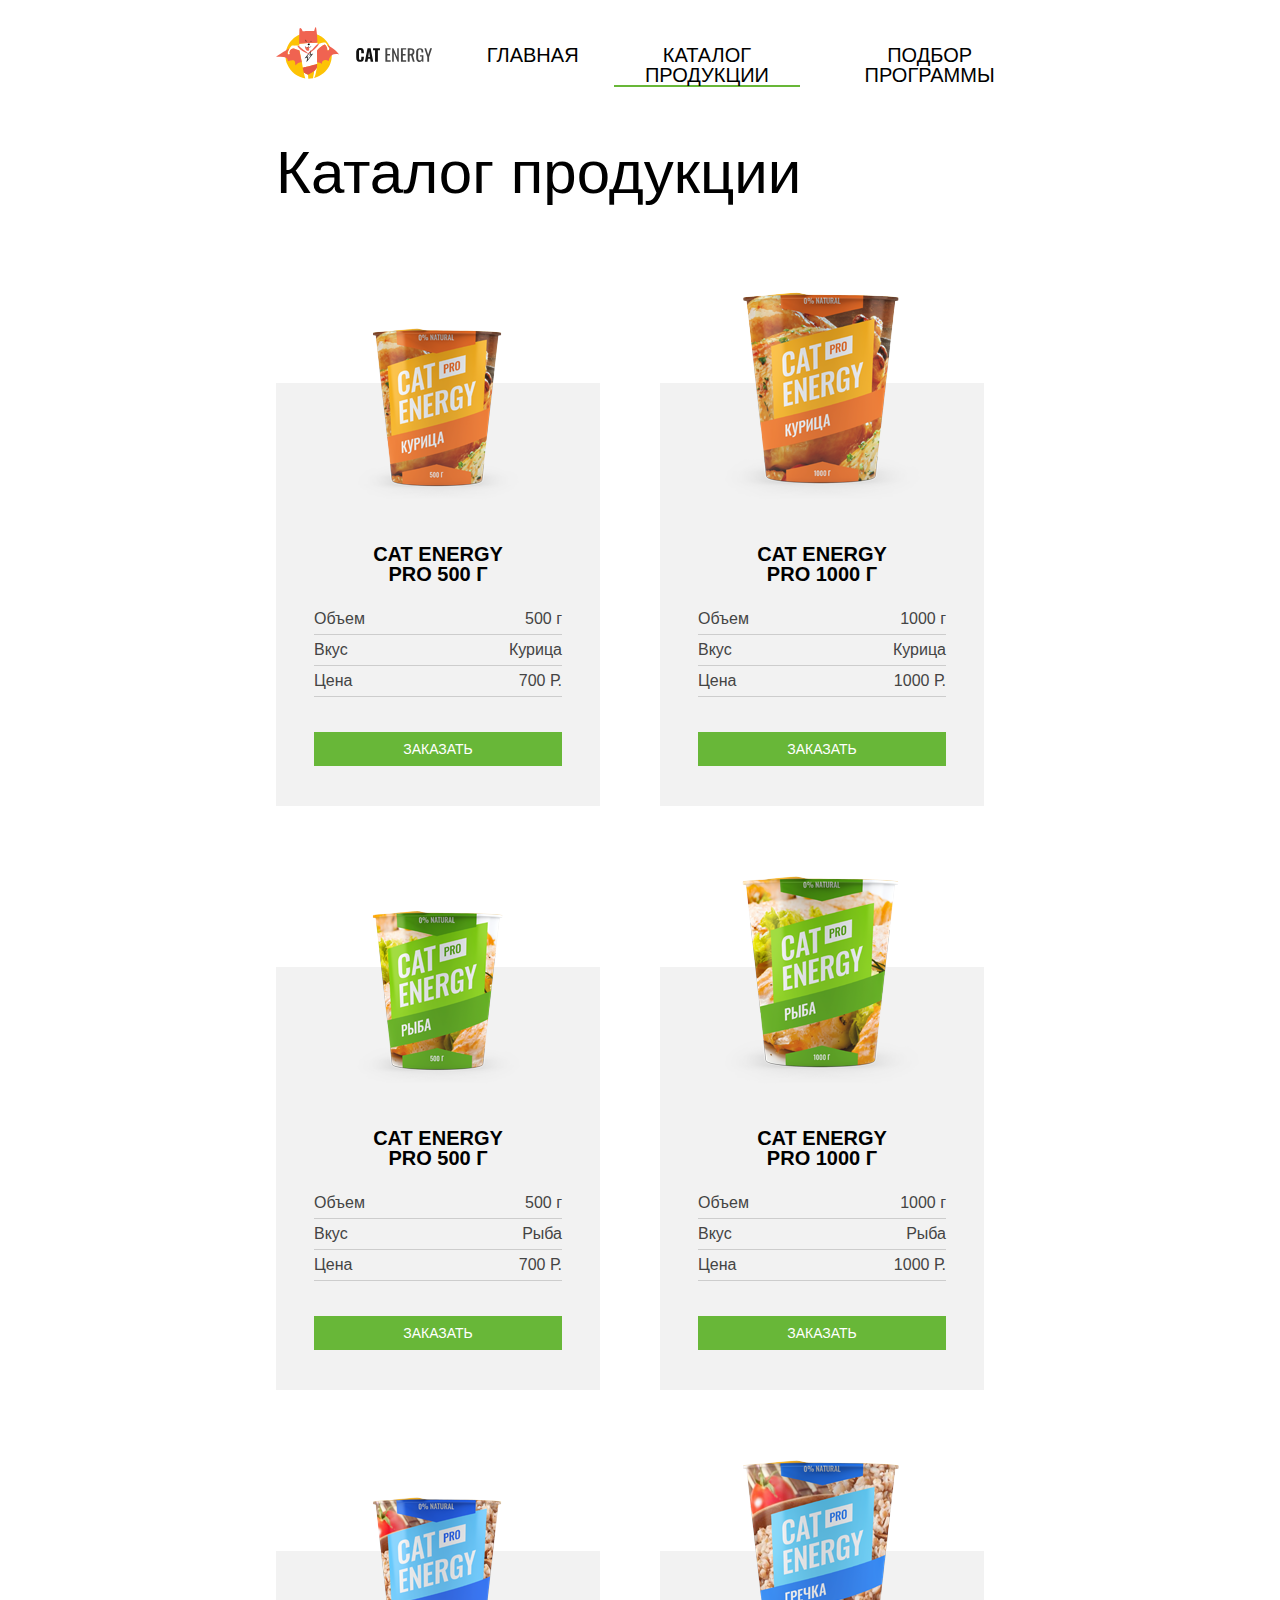
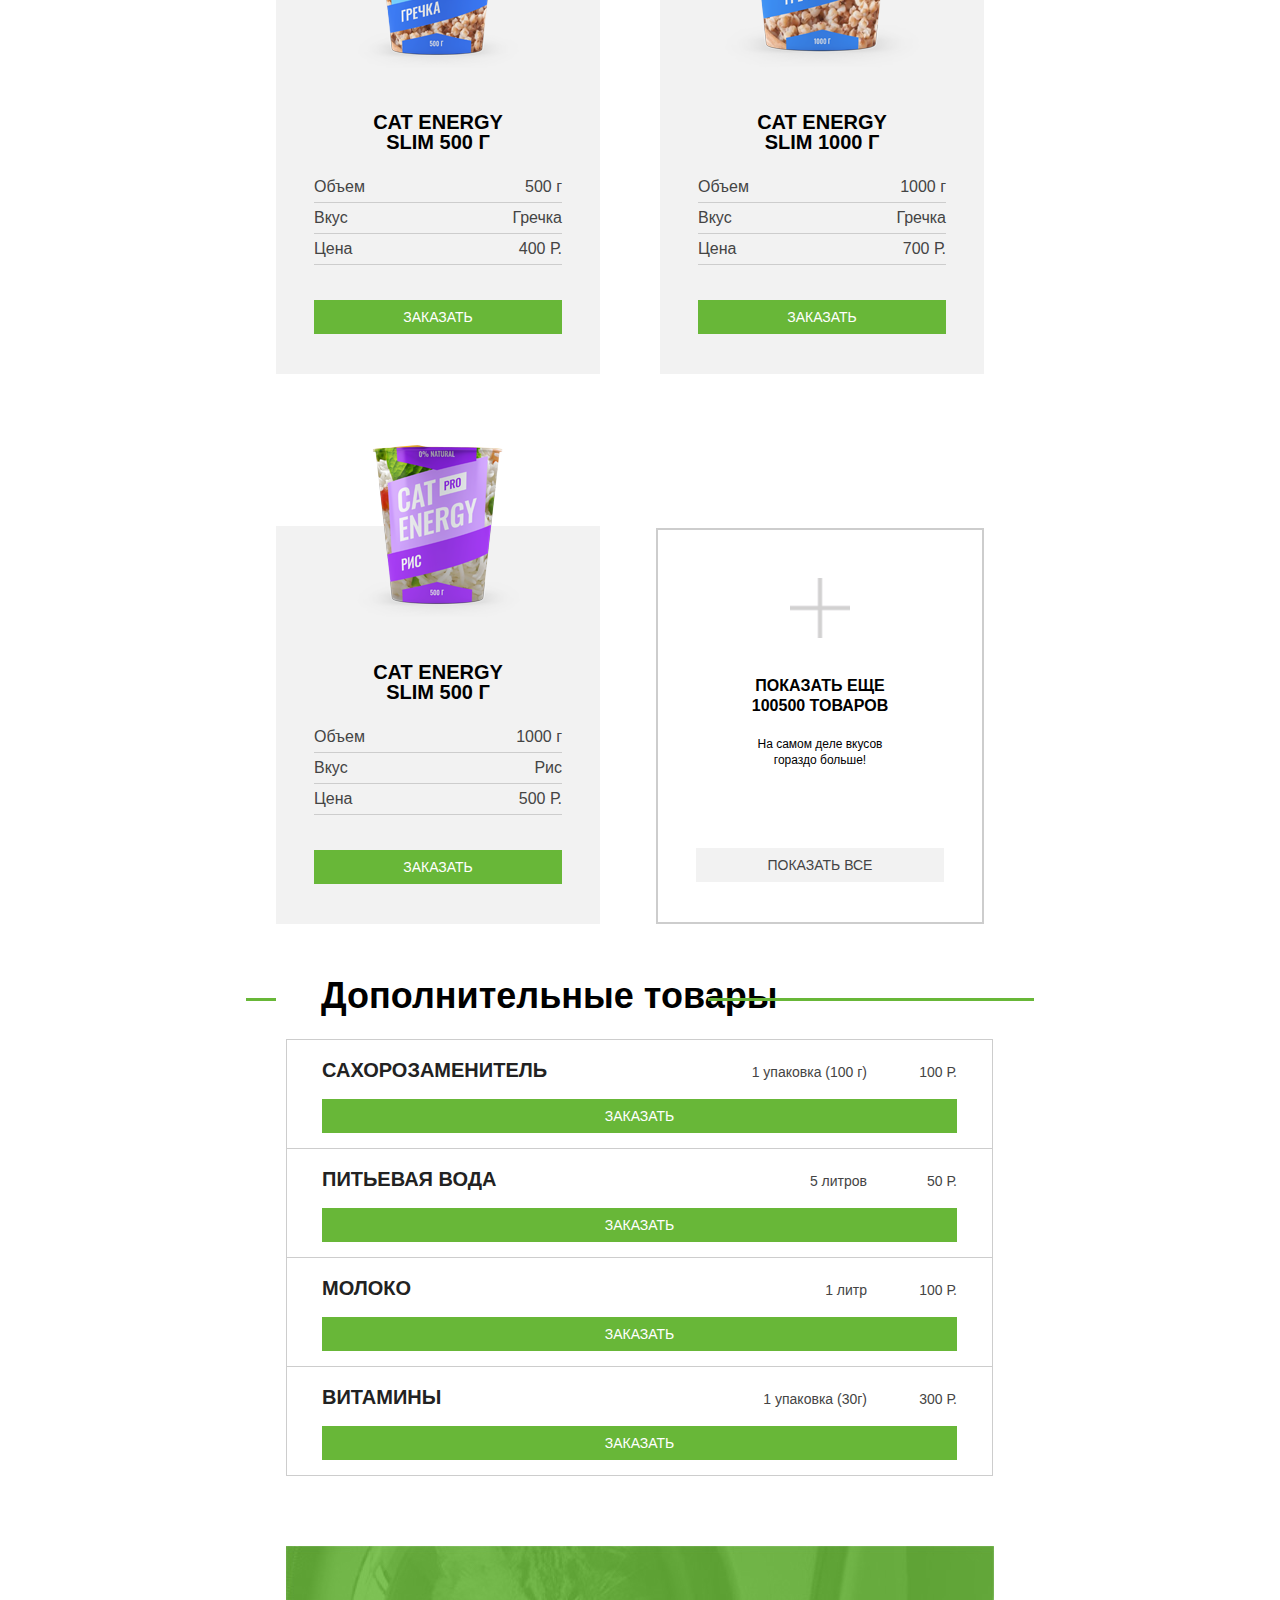
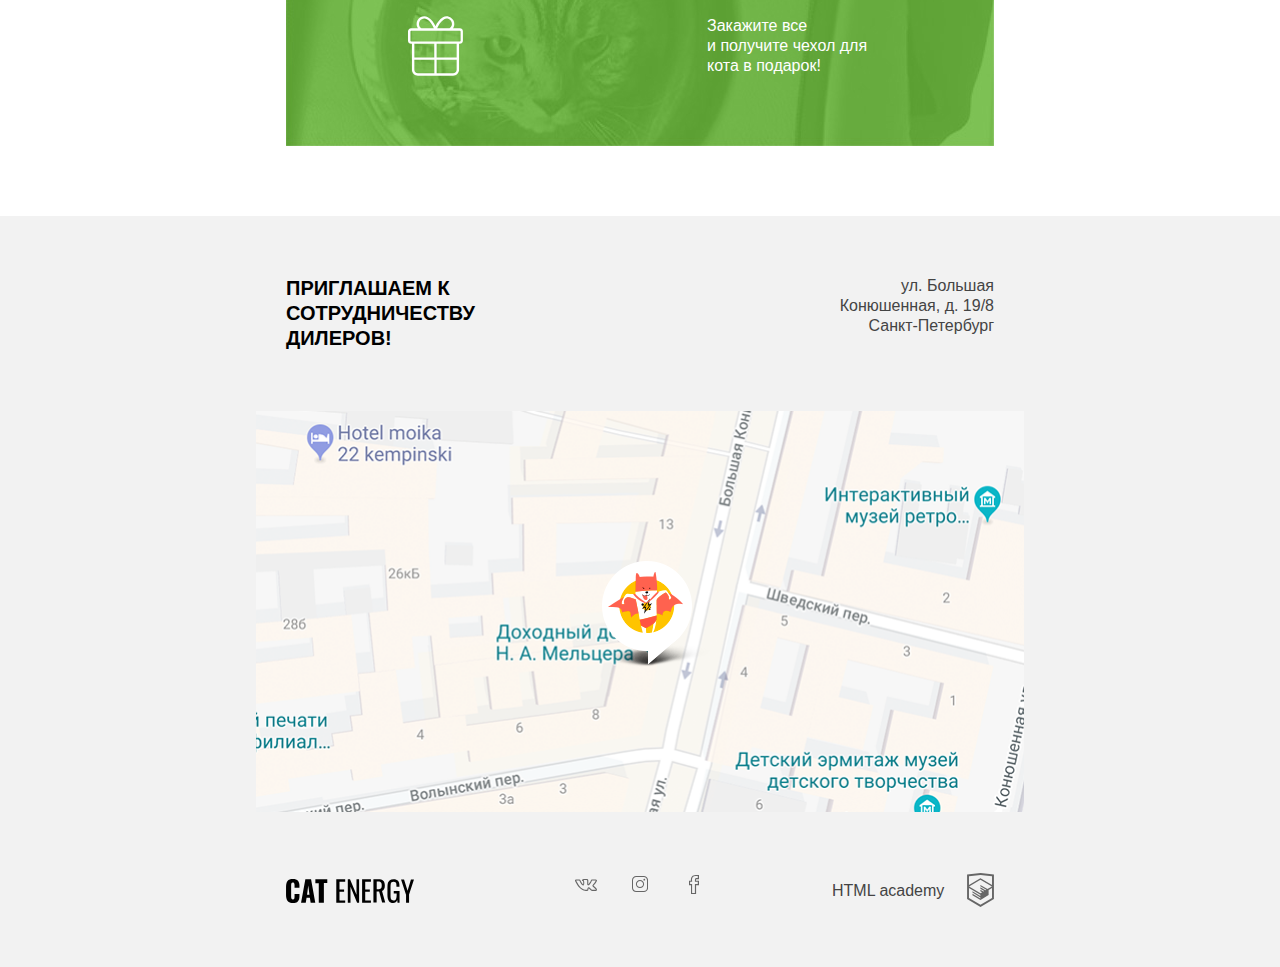
==== commit 683298d5: "changed links" ====
--- a/catalog.html
+++ b/catalog.html
@@ -5,7 +5,7 @@
   <meta charset="UTF-8">
   <meta name="viewport" content="width=device-width, initial-scale=1.0">
   <title>Document</title>
-  <link rel="stylesheet" href="/css/style.min.css">
+  <link rel="stylesheet" href="css/style.min.css">
 </head>
 
 <body class="inner-page">
@@ -13,13 +13,13 @@
     <div class="page-header__wrapper">
       <a href="index.html" class="page-header__logo">
         <picture>
-          <source media="(min-width:1440px)" srcset="/img/svg/logo-desktop.svg">
-          <source media="(min-width:768px)" srcset="/img/svg/logo-tablet.svg">
-          <img class="page-header__logo-image" src="/img/svg/logo-mobile.svg" alt="Логотип Cat Energy">
+          <source media="(min-width:1440px)" srcset="img/svg/logo-desktop.svg">
+          <source media="(min-width:768px)" srcset="img/svg/logo-tablet.svg">
+          <img class="page-header__logo-image" src="img/svg/logo-mobile.svg" alt="Логотип Cat Energy">
         </picture>
       </a>
       <a class="page-header__logo--text" href="#">
-        <img class="page-header__name" src="/img/svg/logo-mobile-header.svg" width="101" height="18" alt="Логотип Cat Energy">
+        <img class="page-header__name" src="img/svg/logo-mobile-header.svg" width="101" height="18" alt="Логотип Cat Energy">
       </a>
 
 
@@ -50,9 +50,9 @@
       <ul class="catalog__list">
         <li class="catalog__item product">
           <picture>
-            <source media="(min-width:1440px)" srcset="/img/catalog-1-desktop.png">
-            <source media="(min-width:768px)" srcset="/img/catalog-1-tablet.png">
-            <img class="product__image" src="/img/catalog-1-mobile.png" alt="Cat Energy PRO
+            <source media="(min-width:1440px)" srcset="img/catalog-1-desktop.png">
+            <source media="(min-width:768px)" srcset="img/catalog-1-tablet.png">
+            <img class="product__image" src="img/catalog-1-mobile.png" alt="Cat Energy PRO
               500 г">
           </picture>
           <div class="product__wrapper">
@@ -81,9 +81,9 @@
         </li>
         <li class="catalog__item product">
           <picture>
-            <source media="(min-width:1440px)" srcset="/img/catalog-2-desktop.png">
-            <source media="(min-width:768px)" srcset="/img/catalog-2-tablet.png">
-            <img class="product__image" src="/img/catalog-2-mobile.png" alt="Cat Energy PRO
+            <source media="(min-width:1440px)" srcset="img/catalog-2-desktop.png">
+            <source media="(min-width:768px)" srcset="img/catalog-2-tablet.png">
+            <img class="product__image" src="img/catalog-2-mobile.png" alt="Cat Energy PRO
               1000 г">
           </picture>
           <div class="product__wrapper">
@@ -112,9 +112,9 @@
         </li>
         <li class="catalog__item product">
           <picture>
-            <source media="(min-width:1440px)" srcset="/img/catalog-3-desktop.png">
-            <source media="(min-width:768px)" srcset="/img/catalog-3-tablet.png">
-            <img class="product__image" src="/img/catalog-3-mobile.png" alt="Cat Energy PRO
+            <source media="(min-width:1440px)" srcset="img/catalog-3-desktop.png">
+            <source media="(min-width:768px)" srcset="img/catalog-3-tablet.png">
+            <img class="product__image" src="img/catalog-3-mobile.png" alt="Cat Energy PRO
               500 г">
           </picture>
           <div class="product__wrapper">
@@ -143,9 +143,9 @@
         </li>
         <li class="catalog__item product">
           <picture>
-            <source media="(min-width:1440px)" srcset="/img/catalog-4-desktop.png">
-            <source media="(min-width:768px)" srcset="/img/catalog-4-tablet.png">
-            <img class="product__image" src="/img/catalog-4-mobile.png" alt="Cat Energy PRO
+            <source media="(min-width:1440px)" srcset="img/catalog-4-desktop.png">
+            <source media="(min-width:768px)" srcset="img/catalog-4-tablet.png">
+            <img class="product__image" src="img/catalog-4-mobile.png" alt="Cat Energy PRO
               1000 г">
           </picture>
           <div class="product__wrapper">
@@ -174,9 +174,9 @@
         </li>
         <li class="catalog__item product">
           <picture>
-            <source media="(min-width:1440px)" srcset="/img/catalog-5-desktop.png">
-            <source media="(min-width:768px)" srcset="/img/catalog-5-tablet.png">
-            <img class="product__image" src="/img/catalog-5-mobile.png" alt="Cat Energy SLIM
+            <source media="(min-width:1440px)" srcset="img/catalog-5-desktop.png">
+            <source media="(min-width:768px)" srcset="img/catalog-5-tablet.png">
+            <img class="product__image" src="img/catalog-5-mobile.png" alt="Cat Energy SLIM
               500 г">
           </picture>
           <div class="product__wrapper">
@@ -205,9 +205,9 @@
         </li>
         <li class="catalog__item product">
           <picture>
-            <source media="(min-width:1440px)" srcset="/img/catalog-6-desktop.png">
-            <source media="(min-width:768px)" srcset="/img/catalog-6-tablet.png">
-            <img class="product__image" src="/img/catalog-6-mobile.png" alt="Cat Energy SLIM
+            <source media="(min-width:1440px)" srcset="img/catalog-6-desktop.png">
+            <source media="(min-width:768px)" srcset="img/catalog-6-tablet.png">
+            <img class="product__image" src="img/catalog-6-mobile.png" alt="Cat Energy SLIM
               1000 г">
           </picture>
           <div class="product__wrapper">
@@ -236,9 +236,9 @@
         </li>
         <li class="catalog__item product">
           <picture>
-            <source media="(min-width:1440px)" srcset="/img/catalog-7-desktop.png">
-            <source media="(min-width:768px)" srcset="/img/catalog-7-tablet.png">
-            <img class="product__image" src="/img/catalog-7-mobile.png" alt="Cat Energy SLIM
+            <source media="(min-width:1440px)" srcset="img/catalog-7-desktop.png">
+            <source media="(min-width:768px)" srcset="img/catalog-7-tablet.png">
+            <img class="product__image" src="img/catalog-7-mobile.png" alt="Cat Energy SLIM
               500 г">
           </picture>
           <div class="product__wrapper">
@@ -268,7 +268,7 @@
         <li class="product__more catalog__more">
           <svg width="35" height="49" class="catalog__more-plus">
             <title>Показать больше товаров</title>
-            <use xlink:href="/img/svg/sprite.svg#svg--plus_all"></use>
+            <use xlink:href="img/svg/sprite.svg#svg--plus_all"></use>
 
           </svg>
           <h3 class="catalog__more-title">Показать еще 100500 товаров</h3>
@@ -411,7 +411,7 @@
       </div>
     </section>
   </footer>
-  <script src="\js\action.min.js"></script>
+  <script src="js\action.min.js"></script>
 </body>
 
 </html>
--- a/css/style.min.css
+++ b/css/style.min.css
@@ -1,2 +1,2 @@
 /*! normalize.css v8.0.1 | MIT License | github.com/necolas/normalize.css */
-body,html{font-size:14px}html{line-height:1.15;-webkit-text-size-adjust:100%}body{min-width:320px;max-width:1440px;margin:0 auto;font-family:Arial,sans-serif;line-height:18px;font-weight:400;color:#000;background-color:#fff}details,main{display:block}h1{font-size:2em;margin:.67em 0}hr{-webkit-box-sizing:content-box;box-sizing:content-box;height:0;overflow:visible}code,kbd,pre,samp{font-family:monospace,monospace;font-size:1em}a{background-color:transparent;text-decoration:none}abbr[title]{border-bottom:none;-webkit-text-decoration:underline dotted;text-decoration:underline dotted}b,strong{font-weight:bolder}small{font-size:80%}sub,sup{font-size:75%;line-height:0;position:relative;vertical-align:baseline}sub{bottom:-.25em}sup{top:-.5em}img{border-style:none;height:auto;max-width:100%}button,input,optgroup,select,textarea{font-family:inherit;font-size:100%;line-height:1.15;margin:0}button,input{overflow:visible}button,select{text-transform:none}[type=button],[type=reset],[type=submit],button{-webkit-appearance:button}[type=button]::-moz-focus-inner,[type=reset]::-moz-focus-inner,[type=submit]::-moz-focus-inner,button::-moz-focus-inner{border-style:none;padding:0}[type=button]:-moz-focusring,[type=reset]:-moz-focusring,[type=submit]:-moz-focusring,button:-moz-focusring{outline:1px dotted ButtonText}fieldset{padding:.35em .75em .625em}legend{color:inherit;display:table;max-width:100%;white-space:normal}progress{vertical-align:baseline}textarea{overflow:auto}[type=checkbox],[type=radio],legend{-webkit-box-sizing:border-box;box-sizing:border-box;padding:0}[type=number]::-webkit-inner-spin-button,[type=number]::-webkit-outer-spin-button{height:auto}[type=search]{-webkit-appearance:textfield;outline-offset:-2px}[type=search]::-webkit-search-decoration{-webkit-appearance:none}::-webkit-file-upload-button{-webkit-appearance:button;font:inherit}summary{display:list-item}[hidden],template{display:none}@font-face{font-family:"Oswald-Regular";src:url(/fonts/Oswald-Regular.woff2) format("woff2"),url(/fonts/Oswald-Regular.woff) format("woff");font-weight:400;font-style:normal;font-display:swap}@font-face{font-family:"Oswald-Bold";src:url(/fonts/Oswald-Bold.woff2) format("woff2"),url(/fonts/Oswald-Bold.woff) format("woff");font-weight:700;font-style:normal;font-display:swap}.visually-hidden{position:absolute;width:1px;height:1px;padding:0;margin:-1px;overflow:hidden;clip:rect(0 0 0 0);border:0}path{fill:inherit;stroke:inherit}.button{padding:14px 74px;background-color:#68b738;font:inherit;text-transform:uppercase;font-family:'Oswald-Regular',Arial,sans-serif;font-size:14px;line-height:18px;border:0;color:#fff}.button:hover{background-color:#5eaa2f}.button:focus{color:rgba(255,255,255,.3)}.container{position:relative;display:block;width:280px;margin-left:auto;margin-right:auto;padding-left:20px;padding-right:20px}@media (min-width:768px){.container{width:708px;padding-left:30px;padding-right:30px}}@media (min-width:1440px){.container{width:1220px;padding-left:40px;padding-right:40px}}@media (min-width:768px) and (max-width:1299px){.container--ident{padding-left:70px;padding-right:70px}}.page-header,.page-header__wrapper{position:relative;display:-webkit-box;display:-ms-flexbox;display:flex}.page-header{-webkit-box-orient:vertical;-webkit-box-direction:normal;-ms-flex-direction:column;flex-direction:column;width:320px;margin:0 auto}.page-header__wrapper{height:65px;-webkit-box-align:center;-ms-flex-align:center;align-items:center;margin:0 20px}.page-header__name{width:212px;text-align:center}.page-header__logo{position:absolute;top:0;left:0;margin:11px 0}.page-header__logo:hover{opacity:.8}.page-header__logo:active,.site-list__link[href]:hover{opacity:.6}.page-header__logo-image{width:33px;height:38px}.page-header__logo--text{width:101px;height:18px;margin:0 auto}@media (min-width:768px){.page-header{width:768px;-webkit-box-orient:horizontal;-webkit-box-direction:normal;-ms-flex-direction:row;flex-direction:row;-webkit-box-pack:justify;-ms-flex-pack:justify;justify-content:space-between;margin-top:24px;margin-bottom:24px}.page-header__wrapper{display:block}.page-header__name{display:none}.page-header__logo{position:relative}.page-header__logo-image{width:173px;height:58px}.page-header__logo:focus,.page-header__logo:hover{opacity:.6}.page-header__logo:active{opacity:.3}}@media (min-width:1440px){.page-header{position:relative;width:1440px;margin-top:54px}.page-header::after{content:"";position:absolute;top:-54px;right:0;width:50%;height:698px;background-image:url(/img//index-background-desktop@1x.jpg);background-size:auto 100%;background-repeat:no-repeat;background-position:top right;background-color:#64a83b;z-index:-1}.page-header__wrapper{margin-left:110px}.page-header__logo{position:relative}.page-header__logo-image{width:202px;height:59px}.inner-page .page-header::after{width:0;height:0}}@media (-webkit-min-device-pixel-ratio:1.5),(min-resolution:1.5dppx){.page-header::after{background-image:url(/img/index-background-desktop@2x.jpg)}}.page-main__title{font-family:'Oswald-Regular',Arial,sans-serif;font-size:36px;line-height:60px;padding:0;margin-top:15px;margin-bottom:25px}.page-main__form{margin:0 auto}@media (min-width:768px){.page-main__title{font-size:60px;line-height:60px;padding:0}}@media (min-width:1440px){.page-main__title{margin-top:70px;margin-bottom:53px}}.main-nav{position:relative;width:320px;margin:0 auto}.main-nav__toggle{position:absolute;top:-65px;right:0;z-index:2;display:block;width:65px;height:65px;cursor:pointer;border:0}.main-nav__toggle,.main-nav__toggle:hover,.main-nav__togglefocus{background-color:#fff}.main-nav__list{height:0;opacity:0;-webkit-transition:height .5s,opacity .2s;transition:height .5s,opacity .2s}.main-nav--opened .main-nav__list{height:216px;opacity:1;-webkit-transition:height .5s,opacity 1.2s;transition:height .5s,opacity 1.2s}.main-nav--nojs .main-nav__list{height:auto;opacity:1}.main-nav--nojs .main-nav__toggle{display:none}.main-nav .main-nav__toggle::after,.main-nav .main-nav__toggle::before{content:"";position:absolute;right:20px;width:24px;height:2px;background-color:#000;top:29px;-webkit-box-shadow:0 6px 0 0 #000;box-shadow:0 6px 0 0 #000;-webkit-transition:.5s ease-out;transition:.5s ease-out}.main-nav .main-nav__toggle::after{top:23px;-webkit-box-shadow:0 12px 0 0 #000;box-shadow:0 12px 0 0 #000}.main-nav--opened .main-nav__toggle::after,.main-nav--opened .main-nav__toggle::before{content:"";position:absolute;top:30px;right:20px;width:24px;height:2px;background-color:#000;-webkit-transform:rotate(45deg);transform:rotate(45deg);-webkit-box-shadow:none;box-shadow:none;-webkit-transition:.5s ease-out;transition:.5s ease-out}.main-nav--opened .main-nav__toggle::after{-webkit-transform:rotate(-45deg);transform:rotate(-45deg)}@media (min-width:768px){.main-nav{width:auto;min-height:auto;position:relative;display:-webkit-box;display:-ms-flexbox;display:flex;margin-top:21px;margin-bottom:12px}.main-nav__list{height:auto;opacity:1;-webkit-transition:height .5s,opacity 1.2s;transition:height .5s,opacity 1.2s}.main-nav__toggle{display:none}.main-nav--closed .main-nav__list{height:auto;opacity:1;-webkit-transition:none;transition:none}}@media (min-width:1440px){.main-nav{margin-left:0;margin-right:110px}}.site-list{margin:0;padding:0;list-style:none;text-align:center}.site-list__item{border-top:2px solid #f2f2f2}.site-list__link{display:block;margin:25px auto;text-transform:uppercase;font-family:'Oswald-Regular',Arial,sans-serif;font-size:20px;line-height:20px;color:#000}.site-list__link[href]:active{opacity:.3}@media (min-width:768px){.site-list{display:-webkit-box;display:-ms-flexbox;display:flex;height:auto}.site-list__item{border:0;margin-left:35px}.site-list__item--active{border-bottom:2px solid #68b738}.site-list a{margin:0}}@media (min-width:1440px){.site-list__link{padding-bottom:3px;color:#fff}.site-list__item--active{border-bottom:2px solid #fff}.site-list__link--active span{border-bottom:none}.inner-page .site-list__link{padding-bottom:3px;color:#000}.inner-page .site-list__item--active{border-bottom:2px solid #68b738}}.start-home{position:relative;display:-webkit-box;display:-ms-flexbox;display:flex;-webkit-box-orient:vertical;-webkit-box-direction:normal;-ms-flex-direction:column;flex-direction:column;-webkit-box-align:center;-ms-flex-align:center;align-items:center;width:320px;margin:0 auto 20px}.start-home::after{content:"";position:absolute;left:0;width:100%;height:305px;background-image:url(/img/index-background-mobile.jpg);background-repeat:no-repeat;background-position:0 0;background-size:320px 305px;background-color:#64a83b;z-index:-1}.start-home__text,.start-home__title{font-family:'Oswald-Regular',Arial,sans-serif;font-size:36px;line-height:36px;color:#fff;text-align:center;padding:0;margin:29px 0 0}.start-home__text{text-transform:uppercase;font-size:14px;line-height:14px;margin:22px 0 0}.start-home__image{margin-top:28px}.start-home__button{margin-top:3px}@media (min-width:768px){.start-home{-webkit-box-align:start;-ms-flex-align:start;align-items:flex-start;width:427px;padding-left:120px;padding-right:192px;margin:0 auto}.start-home::after{content:"";width:0;height:0}.start-home__title{color:#000;text-align:left;font-size:60px;line-height:60px;margin:38px 0 35px}.start-home__text{color:#000;font-size:20px;line-height:20px;margin:0 0 32px}.start-home__image{position:absolute;top:200px;left:40px;z-index:-1}.start-home__button{font-size:20px;line-height:20px;padding:15px 24px;margin-bottom:550px}}@media (min-width:1440px){.start-home{-webkit-box-align:start;-ms-flex-align:start;align-items:flex-start;width:427px;padding-left:190px;margin:0 0 268px}.start-home__title{margin-top:78px;margin-bottom:45px}.start-home__text{margin-bottom:48px}.start-home__image{position:absolute;width:522px;height:499px;top:-30px;left:auto;right:-280px;z-index:-1}.start-home__button{margin-bottom:0}}.programs{display:-webkit-box;display:-ms-flexbox;display:flex;-webkit-box-orient:vertical;-webkit-box-direction:normal;-ms-flex-direction:column;flex-direction:column;-webkit-box-align:center;-ms-flex-align:center;align-items:center}.programs__list{position:relative;list-style:none;width:280px;margin:0;padding:0 20px}.programs__item{position:relative;display:-webkit-box;display:-ms-flexbox;display:flex;-ms-flex-wrap:wrap;flex-wrap:wrap;-webkit-box-align:center;-ms-flex-align:center;align-items:center;padding:30px 20px 0;margin-bottom:20px;background-color:#f2f2f2}.programs__item:last-child{margin-bottom:35px}.programs__title{font-family:'Oswald-Regular',Arial,sans-serif;font-size:24px;line-height:37px;text-transform:uppercase;margin:0 0 35px 92px}.programs__text{width:240px;margin:0;padding:0 0 23px;font-family:Arial,sans-serif;font-size:14px;line-height:18px;border-bottom:1px solid #d9d9d9}.programs__illustration{position:absolute;top:25px;width:50px;height:50px;background:#68b738;border-radius:50%}.programs__picture{position:absolute;left:50%;top:50%;-webkit-transform:translate(-50%,-50%);transform:translate(-50%,-50%)}.programs__link{margin-top:20px;margin-bottom:22px}.programs__link span{font-family:'Oswald-Regular',Arial,sans-serif;font-size:16px;line-height:16px;text-transform:uppercase}@media (min-width:768px){.programs__wrapper{width:768px}.programs__list{width:708px}.programs__item{position:relative;display:-webkit-box;display:-ms-flexbox;display:flex;-webkit-box-orient:vertical;-webkit-box-direction:normal;-ms-flex-direction:column;flex-direction:column;-webkit-box-align:start;-ms-flex-align:start;align-items:flex-start;padding-top:70px;padding-left:60px}.programs__item:last-child{margin-bottom:20px}.programs__title{font-size:36px;line-height:36px;padding:0;margin:0 0 20px}.programs__text{width:380px;font-size:16px;line-height:24px;margin-bottom:60px;border:0}.programs__illustration{width:200px;height:200px;top:80px;right:50px}.programs__link{margin-bottom:60px;padding:0;color:#111}.programs__link:active{color:#111;opacity:.3}.programs__link span{font-size:20px;line-height:20px}.programs__arrow,.programs__link:active .programs__arrow,.programs__link:hover .programs__arrow{-webkit-transition:-webkit-transform .4s;transition:transform .4s;transition:transform .4s,-webkit-transform .4s}.programs__arrow{margin-left:15px;margin-bottom:3px;-webkit-transform:translateX(0);transform:translateX(0)}.programs__link:active .programs__arrow,.programs__link:hover .programs__arrow{-webkit-transform:translateX(5px);transform:translateX(5px)}.programs__link:active .programs__arrow{opacity:.5}.programs__picture--slim{width:140px;height:194px}.programs__picture--pro{width:268px;height:112px}}@media (min-width:1440px){.programs{-webkit-box-orient:horizontal;-webkit-box-direction:normal;-ms-flex-direction:row;flex-direction:row}.programs__list{display:-webkit-box;display:-ms-flexbox;display:flex;-webkit-box-pack:justify;-ms-flex-pack:justify;justify-content:space-between;-ms-flex-wrap:wrap;flex-wrap:wrap;width:100%}.programs__item{padding-right:40px}.programs__title{margin-left:160px;margin-bottom:65px}.programs__text{width:470px;padding:0;margin-bottom:30px}.programs__link{margin-top:0}.programs__illustration{width:100px;height:100px;top:40px;left:50px}.programs__picture--slim{width:70px;height:97px}.programs__picture--pro{width:134px;height:56px}}.how-to__title{font-family:'Oswald-Regular',Arial,sans-serif;font-size:36px;line-height:60px;padding:0;margin:0}.how-to__list{position:relative;list-style:none;padding:0;margin:0}.how-to__item{position:relative;margin-left:81px;margin-bottom:20px}.how-to__item:last-child{margin-bottom:40px}.how-to__item::before{content:"";position:absolute;width:60px;height:60px;top:0;left:-80px;background-color:#68b738}.how-to__item--eat::before,.how-to__item--nature::before,.how-to__item--struct::before,.how-to__item--time::before{background-image:url(/img/advantage-leaf@1x.png);background-repeat:no-repeat;background-position:center center;background-size:60px 60px}.how-to__item--eat::before,.how-to__item--struct::before,.how-to__item--time::before{background-image:url(/img/advantage-powder@1x.png)}.how-to__item--eat::before,.how-to__item--time::before{background-image:url(/img/advantage-dining@1x.png)}.how-to__item--time::before{background-image:url(/img/advantage-clock@1x.png)}@media (-webkit-min-device-pixel-ratio:1.5),(min-resolution:1.5dppx){.how-to__item--nature::before{background-image:url(/img/advantage-leaf@2x.png)}.how-to__item--struct::before{background-image:url(/img/advantage-powder@2x.png)}.how-to__item--eat::before{background-image:url(/img/advantage-dining@2x.png)}.how-to__item--time::before{background-image:url(/img/advantage-clock@2x.png)}}.how-to__text{font-family:Arial,sans-serif;font-size:14px;line-height:18px}@media (min-width:768px){.how-to{counter-reset:itemNum}.how-to__title{font-size:60px;line-height:60px;margin-bottom:30px}.how-to__list{display:-webkit-box;display:-ms-flexbox;display:flex;-ms-flex-wrap:wrap;flex-wrap:wrap}.how-to__item{width:354px;margin:0 0 85px}.how-to__text{width:245px;margin-top:140px}.how-to__item::before{top:40px;left:0;width:80px;height:80px}.how-to__item::after{counter-increment:itemNum;content:counter(itemNum);position:absolute;font-family:'Oswald-Regular',Arial,sans-serif;font-size:281px;line-height:281px;top:0;left:120px;color:#f2f2f2;z-index:-1}}@media (min-width:1440px){.how-to__list{-webkit-box-pack:justify;-ms-flex-pack:justify;justify-content:space-between}.how-to__item{width:245px}.how-to__text{width:225px}}.range{-webkit-appearance:none;-moz-appearance:none;appearance:none;width:100%;height:6px;background-color:#dcdcdc;outline:0;cursor:pointer}.range::-webkit-slider-thumb{-webkit-appearance:none;appearance:none;width:34px;height:34px;border:12px solid #fff;border-radius:50%;-webkit-box-shadow:0 2px 2px 0 #d6d6d6;box-shadow:0 2px 2px 0 #d5d5d5;background-color:#68b738}.range::-webkit-slider-thumb::before{content:"";position:absolute;top:12px;left:12px;width:8px;height:8px;border-radius:50%;background-color:#68b738}.range::-webkit-slider-thumb:hover{-webkit-box-shadow:0 5px 5px 0 #d5d5d5;box-shadow:0 5px 5px 0 #d5d5d5}.range::-webkit-slider-thumb:active{width:32px;height:32px;border:11px solid #fff;-webkit-box-shadow:0 0 0 2px #68b738;box-shadow:0 0 0 2px #68b738}.experience{background-color:#f2f2f2}.experience__title{font-family:'Oswald-Regular',Arial,sans-serif;font-size:36px;line-height:60px;padding:30px 0 0;margin:0 0 30px}.experience__text{font-family:Arial,sans-serif;font-size:14px;line-height:18px;padding:0;margin:0 0 25px}.experience__list{display:-webkit-box;display:-ms-flexbox;display:flex;-ms-flex-wrap:wrap;flex-wrap:wrap;-webkit-box-align:center;-ms-flex-align:center;align-items:center;-webkit-box-pack:justify;-ms-flex-pack:justify;justify-content:space-between;list-style:none;padding:0;margin:0 0 38px}.experience__item{position:relative}.experience__fact{display:block;padding:15px 0;width:125px;font-family:'Oswald-Regular',Arial,sans-serif;font-size:24px;line-height:24px;text-align:center;border:1px solid #d9d9d9;border-radius:2px}.experience__about{position:absolute;top:35px;left:20px;width:77px;padding:0 5px;background-color:#f2f2f2;font-family:Arial,sans-serif;font-size:12px;line-height:12px;text-align:center}.experience__price{font-family:'Oswald-Regular',Arial,sans-serif;font-size:14px;line-height:20px;text-transform:uppercase;text-align:center;margin-bottom:45px}.experience__cat-box{position:relative;width:320px;height:300px}.experience__cat--after,.experience__cat--before{position:absolute;bottom:0;background-size:cover;background-repeat:no-repeat;background-position-x:center;-webkit-transition:.5s;transition:.5s}.experience__cat--before{left:0;height:240px;background-image:url(/img/before-mobile@1x.png);background-position:right 0}.experience__cat--after{right:0;height:300px;background-image:url(/img/after-mobile@1x.png);background-position:left 0}@media (-webkit-min-device-pixel-ratio:1.5),(min-resolution:1.5dppx){.experience__cat--after{background-image:url(/img/after-mobile@2x.png)}.experience__cat--before{background-image:url(/img/before-mobile@2x.png)}}.experience__progress,.experience__range-wrapper{display:-webkit-box;display:-ms-flexbox;display:flex;-webkit-box-align:center;-ms-flex-align:center;align-items:center}.experience__progress{-webkit-box-pack:justify;-ms-flex-pack:justify;justify-content:space-between;margin:0 30px;padding-bottom:40px}.experience__range-wrapper{position:relative;width:85px;height:14px;background-color:#fff;border:1px solid #d9d9d9;border-radius:15px}.experience__toggle{content:"";position:absolute;top:4px;left:5px;width:35px;height:6px;border-radius:6px;background-color:#68b738}.experience__toggle--after,.experience__toggle--before{-webkit-transform:translateX(0);transform:translateX(0);-webkit-transition:.5s ease-out;transition:.5s ease-out}.experience__toggle--after{right:5px;-webkit-transform:translateX(110%);transform:translateX(110%)}.experience__button{font-family:'Oswald-Regular',Arial,sans-serif;font-size:16px;line-height:20px;text-transform:uppercase;border:0;background-color:transparent;padding:5px;cursor:pointer}.adress__text br,.experience__range,.range{display:none}@media (min-width:768px){.experience{background-image:-webkit-gradient(linear,left top,left bottom,from(#fff),color-stop(57%,#fff),color-stop(57%,#f2f2f2),to(#f2f2f2));background-image:linear-gradient(#fff 0,#fff 57%,#f2f2f2 57%,#f2f2f2 100%)}.experience__title{font-size:60px;line-height:60px}.experience__text{font-size:16px;line-height:24px}.experience__item,.experience__wrapper{display:-webkit-box;display:-ms-flexbox;display:flex}.experience__wrapper{-webkit-box-pack:justify;-ms-flex-pack:justify;justify-content:space-between}.experience__item{position:relative;-webkit-box-orient:vertical;-webkit-box-direction:normal;-ms-flex-direction:column;flex-direction:column;-webkit-box-align:center;-ms-flex-align:center;align-items:center;margin-right:40px}.experience__price{font-size:20px;line-height:20px;width:192px;text-align:right}.experience__fact{width:160px;font-size:30px;line-height:30px}.experience__about{position:relative;width:auto;top:auto;left:auto;bottom:9px;margin:0;padding:0 5px;font-size:14px;line-height:14px;text-align:center;background-color:#fff}.experience__cat-box{display:block;width:610px;height:465px}.experience__cat--after,.experience__cat--before{position:absolute;height:465px;background-size:cover;background-repeat:no-repeat;-webkit-transition:none;transition:none}.experience__cat--before{left:65px;background-image:url(/img/before-tablet@1x.png);background-position:left}.experience__cat--after{right:-65px;background-image:url(/img/after-tablet@1x.png);background-position:right}.experience__range-wrapper{position:relative;display:-webkit-box;display:-ms-flexbox;display:flex;-webkit-box-align:center;-ms-flex-align:center;align-items:center;width:428px;height:6px;background-color:#d9d9d9;border-radius:3px}.experience__range{display:block;width:574px;margin:0 auto}.experience__button{border-bottom:1px dashed #d9d9d9}.experience__button:hover{border-bottom:1px solid #d9d9d9}.experience__button:active{border:0}.experience__toggle{display:none}}@media (min-width:768px) and (-webkit-min-device-pixel-ratio:1.5),(min-width:768px) and (min-resolution:1.5dppx){.experience__cat--after{background-image:url(/img/after-tablet@2x.png)}.experience__cat--before{background-image:url(/img/before-tablet@2x.png)}}@media (min-width:1440px){.experience{background-image:-webkit-gradient(linear,left top,left bottom,from(#fff),color-stop(28%,#fff),color-stop(28%,#f2f2f2),to(#f2f2f2));background-image:linear-gradient(#fff 0,#fff 28%,#f2f2f2 28%,#f2f2f2 100%)}.experience__column,.experience__info{display:-webkit-box;display:-ms-flexbox;display:flex}.experience__column{-webkit-box-pack:justify;-ms-flex-pack:justify;justify-content:space-between}.experience__info{-webkit-box-orient:vertical;-webkit-box-direction:normal;-ms-flex-direction:column;flex-direction:column}.experience__title{margin-bottom:135px}.experience__text{width:440px}.experience__wrapper{-webkit-box-orient:vertical;-webkit-box-direction:normal;-ms-flex-direction:column;flex-direction:column}.experience__list{-webkit-box-pack:justify;-ms-flex-pack:justify;justify-content:space-between;width:365px;margin-bottom:56px}.experience__item{margin:0}.experience__price{width:335px;display:-webkit-box;display:-ms-flexbox;display:flex;-webkit-box-pack:justify;-ms-flex-pack:justify;justify-content:space-between;margin:0}.experience__cat--before{position:absolute;left:-15px}.experience__cat--after{position:absolute;right:15px}}.page-footer__main{display:-webkit-box;display:-ms-flexbox;display:flex;-webkit-box-orient:vertical;-webkit-box-direction:normal;-ms-flex-direction:column;flex-direction:column;background-color:#f2f2f2}.page-footer__container,.page-footer__copyright{display:-webkit-box;display:-ms-flexbox;display:flex;-webkit-box-align:center;-ms-flex-align:center;align-items:center}.page-footer__container{-webkit-box-pack:center;-ms-flex-pack:center;justify-content:center;width:280px;height:95px}.page-footer__copyright{-webkit-box-pack:justify;-ms-flex-pack:justify;justify-content:space-between;margin:0;padding:22px 0;font-family:Arial,sans-serif;font-size:16px;line-height:16px;color:#444}.inner-page .page-footer{background-color:#f2f2f2}@media (min-width:768px){.page-footer__wrapper{display:-webkit-box;display:-ms-flexbox;display:flex;-webkit-box-pack:justify;-ms-flex-pack:justify;justify-content:space-between;margin:35px 0}.page-footer__container{width:auto;height:auto;margin-right:34px}.page-footer__copyright{width:162px}}.adress{position:relative}.adress__wrapper{display:-webkit-box;display:-ms-flexbox;display:flex}.adress__title{font-family:'Oswald-Regular',Arial,sans-serif;font-size:16px;line-height:20px;text-transform:uppercase;width:50%}.adress__text{font-family:Arial,sans-serif;font-size:14px;line-height:20px;width:50%}.adress__map-container{margin:0 auto}.adress__map,.adress__map-container{position:relative;width:320px}.adress__map-pin{position:absolute;top:180px;left:120px;width:62px;height:53px;background-image:url(/img/map-pin.png);background-repeat:no-repeat;background-size:100% 100%}@media (min-width:768px){.adress__wrapper{-webkit-box-pack:justify;-ms-flex-pack:justify;justify-content:space-between;padding:60px 0}.adress__text,.adress__title{width:165px;font-size:20px;line-height:25px;margin:0}.adress__text{text-align:right;font-size:16px;line-height:20px;color:#444}.adress__map,.adress__map-container{width:768px}.adress__map-pin{top:150px;left:330px;width:124px;height:106px;background-image:url(/img/map-pin_tablet.png);background-repeat:no-repeat;background-size:100% 100%}}@media (min-width:1440px){.adress__map,.adress__map-container{width:1440px}.adress__wrapper{position:absolute;z-index:1;padding:65px 70px;margin-top:90px;background-color:#fff}.adress__map-pin{position:absolute;top:150px;left:960px;width:124px;height:106px}.adress__text br{display:block}}.social{padding:24px 0 15px;border-top:1px solid #d9d9d9;border-bottom:1px solid #d9d9d9}.social__icon{cursor:pointer;fill:#666}.social__icon:focus,.social__icon:hover{fill:#68b738}.social__list{display:-webkit-box;display:-ms-flexbox;display:flex;-ms-flex-wrap:wrap;flex-wrap:wrap;-webkit-box-align:center;-ms-flex-align:center;align-items:center;-webkit-box-pack:justify;-ms-flex-pack:justify;justify-content:space-between;width:130px;padding:0;margin:0 auto;list-style:none}.social__link--fb,.social__link--inst{margin-right:6px}@media (min-width:768px){.social{border:0}}.catalog{display:block;width:320px;margin:0 auto}.catalog__title{font-family:'Oswald-Regular',Arial,sans-serif;font-size:36px;line-height:60px;font-weight:300;margin:0;padding:20px 20px 25px;border-top:2px solid #f2f2f2}.catalog__list{width:280px;list-style:none;padding:0 20px}.catalog__item{padding-bottom:25px}.catalog__more{display:-webkit-box;display:-ms-flexbox;display:flex;-webkit-box-orient:vertical;-webkit-box-direction:normal;-ms-flex-direction:column;flex-direction:column;-webkit-box-align:center;-ms-flex-align:center;align-items:center;border-top:2px solid #f2f2f2;border-bottom:2px solid #f2f2f2}.catalog__more-plus{width:30px;height:30px;opacity:.2;margin:25px 0}.catalog__more-title{text-transform:uppercase;font-family:'Oswald-Regular',Arial,sans-serif;font-size:16px;line-height:20px;margin:0 0 10px}.catalog__more-subtitle{font-size:12px;line-height:16px;margin-bottom:20px}.catalog__more-button{width:280px;background-color:#f2f2f2;margin-bottom:23px;color:#444}.catalog__more-button:hover{background-color:#ebebeb}.catalog__more-button:active{opacity:.3}@media (min-width:768px){.catalog{width:768px;margin:0 auto}.catalog__title{font-size:60px;line-height:60px;font-weight:300;margin:0;padding:20px 20px 25px;border-top:none}.catalog__list{display:-webkit-box;display:-ms-flexbox;display:flex;-ms-flex-wrap:wrap;flex-wrap:wrap;-webkit-box-pack:justify;-ms-flex-pack:justify;justify-content:space-between;width:708px}.catalog__item{width:324px;background-image:-webkit-gradient(linear,left top,left bottom,from(#fff),color-stop(25%,#fff),color-stop(25%,#f2f2f2),to(#f2f2f2));background-image:linear-gradient(#fff 0,#fff 25%,#f2f2f2 25%,#f2f2f2 100%);padding:0;margin-bottom:20px}.catalog__more{display:-webkit-box;display:-ms-flexbox;display:flex;-webkit-box-orient:vertical;-webkit-box-direction:normal;-ms-flex-direction:column;flex-direction:column;-webkit-box-align:center;-ms-flex-align:center;align-items:center;-webkit-box-pack:end;-ms-flex-pack:end;justify-content:flex-end;width:324px;border:2px solid #cdcdcd;padding:10px 0;margin-top:auto;margin-bottom:20px}.catalog__more-plus{width:60px;height:60px;margin:38px 0}.catalog__more-title{width:140px;margin-bottom:20px;text-align:center}.catalog__more-subtitle{width:170px;margin-bottom:80px;text-align:center}.catalog__more-button{width:248px;padding:8px 10px;margin-bottom:30px}}@media (min-width:1440px){.catalog{width:1300px}.catalog__list{width:1220px}.catalog__more{width:245px}.catalog__more-plus{margin:50px 0}.catalog__more-button{width:170px}}.product{display:-webkit-box;display:-ms-flexbox;display:flex;-ms-flex-wrap:wrap;flex-wrap:wrap;border-top:2px solid #f2f2f2}.product__wrapper{width:140px}.product__name{width:80px;text-transform:uppercase;font-family:'Oswald-Regular',Arial,sans-serif;font-size:16px;line-height:20px}.product__button{width:280px}.product__options{width:140px;border-collapse:collapse;font-size:16px;line-height:16px;color:#444}.product__options td:last-child{text-align:right}@media (min-width:768px){.product{-webkit-box-orient:vertical;-webkit-box-direction:normal;-ms-flex-direction:column;flex-direction:column;-webkit-box-align:center;-ms-flex-align:center;align-items:center;-webkit-box-pack:end;-ms-flex-pack:end;justify-content:flex-end;border-top:none}.product__wrapper{width:248px;margin-bottom:35px}.product__image{margin-top:50px;margin-bottom:40px}.product__name{width:140px;font-size:20px;line-height:20px;text-align:center;padding:0;margin:0 auto 20px}.product__button{width:248px;padding:8px 10px;margin-bottom:40px}.product__options{width:248px;border-collapse:collapse;color:#444}.product__options tr{border-bottom:1px solid #cdcdcd}.product__options td{padding:7px 0}.product__options td:last-child{text-align:right}}@media (min-width:1440px){.product{width:245px}.product__button,.product__options,.product__wrapper{width:170px}}.addition__title{position:relative;font-family:'Oswald-Regular',Arial,sans-serif;font-size:24px;line-height:24px;margin:0;padding:20px 0 25px}.addition__title::after{content:"";position:absolute;right:-20px;top:33px;width:50px;height:3px;background-color:#68b738}.addition__list{list-style:none;margin:0;padding:0}.addition__item{display:-webkit-box;display:-ms-flexbox;display:flex;-webkit-box-orient:vertical;-webkit-box-direction:normal;-ms-flex-direction:column;flex-direction:column;border-top:1px solid #cdcdcd;border-bottom:none}.addition__item:last-child{border-bottom:1px solid #cdcdcd}.addition__name{text-transform:uppercase;font-family:'Oswald-Regular',Arial,sans-serif;font-size:16px;line-height:16px;margin:15px 0}.addition__wrapper{display:-webkit-box;display:-ms-flexbox;display:flex;-webkit-box-pack:justify;-ms-flex-pack:justify;justify-content:space-between;margin-bottom:10px}.addition__price,.addition__quantity{font-size:14px;line-height:14px;color:#444;margin:0;padding:0}.addition__button{width:280px;margin-bottom:15px}@media (min-width:768px){.addition__title{font-size:36px;line-height:36px;padding-left:35px}.addition__title::after{width:326px;right:-40px;top:40px}.addition__title::before{content:"";position:absolute;left:-40px;top:40px;width:30px;height:3px;background-color:#68b738}.addition__item{-webkit-box-orient:horizontal;-webkit-box-direction:normal;-ms-flex-direction:row;flex-direction:row;-ms-flex-wrap:wrap;flex-wrap:wrap;-webkit-box-pack:justify;-ms-flex-pack:justify;justify-content:space-between;-webkit-box-align:center;-ms-flex-align:center;align-items:center;width:635px;padding:0 35px;border:1px solid #cdcdcd;border-bottom:none}.addition__name{font-size:20px;line-height:20px;color:#222;width:300px;margin:0}.addition__wrapper{-webkit-box-pack:end;-ms-flex-pack:end;justify-content:flex-end;width:230px;margin-top:25px;margin-bottom:20px}.addition__button{width:100%;padding:8px 10px}.addition__price{display:block;width:90px;text-align:right}}@media (min-width:1440px){.addition__column{display:-webkit-box;display:-ms-flexbox;display:flex;-webkit-box-pack:justify;-ms-flex-pack:justify;justify-content:space-between}.addition__title{margin:75px 0}.addition__title::after{width:960px;right:-80px}.addition__title::before{width:70px;left:-80px}.addition__list{margin-bottom:65px}.addition__item{width:896px;border-left:none;border-right:none}.addition__wrapper{-webkit-box-pack:justify;-ms-flex-pack:justify;justify-content:space-between;width:325px;margin-top:29px;margin-bottom:28px}.addition__button{width:248px;margin:0}}.stock{display:-webkit-box;display:-ms-flexbox;display:flex;-webkit-box-orient:vertical;-webkit-box-direction:normal;-ms-flex-direction:column;flex-direction:column;-webkit-box-align:center;-ms-flex-align:center;align-items:center;width:280px;height:289px;background-color:#68b738;background-image:url(/img/gift-photo-mobile.jpg);background-position:0 0;background-repeat:no-repeat;margin:40px 0}.stock__gift{margin-top:65px;margin-bottom:60px;fill:#fff}.stock__text{width:165px;text-align:center;font-size:16px;line-height:20px;color:#fff}@media (min-width:768px){.stock{-webkit-box-orient:horizontal;-webkit-box-direction:normal;-ms-flex-direction:row;flex-direction:row;-ms-flex-pack:distribute;justify-content:space-around;-webkit-box-align:center;-ms-flex-align:center;align-items:center;width:708px;height:200px;margin:70px 0;background-image:url(/img/gift-photo-tablet.jpg)}.stock__gift{width:55px;height:60px;margin:0}.stock__text{text-align:left}}@media (min-width:1440px){.stock{-webkit-box-orient:vertical;-webkit-box-direction:normal;-ms-flex-direction:column;flex-direction:column;-webkit-box-align:center;-ms-flex-align:center;align-items:center;width:245px;height:289px;background-image:url(/img/gift-photo-desktop.jpg);margin:0}}.form__title{position:relative;display:inline-block;padding-right:20px;margin:30px 0 33px;font-family:'Oswald-Regular',Arial,sans-serif;font-size:24px;line-height:24px;background-color:#fff}.form__title::before{content:'';position:absolute;top:12px;left:0;width:305px;height:3px;background-color:#68b738;z-index:-1}.form__title--contact{width:190px}.form__subtitle{padding:0;width:250px;text-align:left;font-family:'Oswald-Regular',Arial,sans-serif;font-size:14px;line-height:18px;text-transform:uppercase;margin:0 0 39px}.form__string{display:-webkit-box;display:-ms-flexbox;display:flex;-webkit-box-align:center;-ms-flex-align:center;align-items:center;-webkit-box-pack:justify;-ms-flex-pack:justify;justify-content:space-between;margin-bottom:0}.form__string:last-child{margin-bottom:18px}.form__list{list-style:none;padding:0;margin:0}.form__item{position:relative;display:-webkit-box;display:-ms-flexbox;display:flex;-webkit-box-pack:justify;-ms-flex-pack:justify;justify-content:space-between;-webkit-box-align:center;-ms-flex-align:center;align-items:center;width:280px;text-transform:uppercase;margin-bottom:17px}.form__item--row:last-child{margin-bottom:0}.form__border{border-top:1px solid #e6e6e6;border-bottom:1px solid #e6e6e6;padding-top:30px}.form__border .form__list{margin:0 auto}.form__border .form__item{margin-bottom:0}.form__wrapper{display:-webkit-box;display:-ms-flexbox;display:flex;-webkit-box-orient:vertical;-webkit-box-direction:normal;-ms-flex-direction:column;flex-direction:column;-webkit-box-align:center;-ms-flex-align:center;align-items:center;margin-bottom:3px}.form__label{font-family:'Oswald-Regular',Arial,sans-serif;font-size:16px;line-height:18px;text-transform:uppercase}.form__label--checkbox,.form__label--radio{position:relative;margin-left:46px;margin-bottom:25px}.form__radio+label::before{content:"";position:absolute;left:-47px;top:-7px;width:30px;height:30px;border:1px solid #e6e6e6;border-radius:50%}.form__radio:hover+label::before{border:1px solid #bababa}.form__radio:disabled+label::before{opacity:.3}.form__radio:checked+label::after{content:"";position:absolute;left:-37px;top:3px;width:12px;height:12px;background-color:#68b738;border-radius:50%}.form__radio:disabled+label::after{opacity:.3}.form__text{font:inherit;font-family:'Oswald-Regular',Arial,sans-serif;font-size:16px;line-height:18px;text-transform:uppercase;background-color:transparent;border:1px solid rgba(205,205,205,.5);-webkit-box-flex:1;-ms-flex-positive:1;flex-grow:1;padding:11px 10px 12px 20px;margin-left:12px}.form__text:focus,.form__text:hover{border:1px solid #444}.form__text:hover+.form__input-icon{fill:#68b738}.form__text--error+.form__input-icon{border:1px solid #ff8282;fill:#ff8282}.form__textarea{font:inherit;font-family:'Oswald-Regular',Arial,sans-serif;font-size:16px;line-height:18px;width:100%;-webkit-box-sizing:border-box;box-sizing:border-box;min-height:150px;padding:12px;border:1px solid rgba(205,205,205,.5);text-transform:uppercase}.form__checkbox+label::before{content:"";position:absolute;left:-42px;top:-5px;width:30px;height:30px;border:1px solid #cdcdcd}.form__checkbox:hover+label::before{border:1px solid #bababa}.form__checkbox:disabled+label::before{opacity:.3}.form__checkbox:checked+label::after{content:"";position:absolute;left:-32px;top:5px;width:12px;height:12px;background-color:#68b738}.form__checkbox:disabled+label::after{opacity:.3}.form__column--contact .form__text{padding-right:40px}.form__column--contact .form__item:last-child .form__text{max-width:126px}.form__column--end{display:-webkit-box;display:-ms-flexbox;display:flex;-webkit-box-orient:vertical;-webkit-box-direction:normal;-ms-flex-direction:column;flex-direction:column;-webkit-box-align:center;-ms-flex-align:center;align-items:center;margin-bottom:40px}.form__input-icon{position:absolute}.form__input-icon--phone{top:0;right:12px}.form__input-icon--email{top:0;right:16px}.form__button{font-family:'Oswald-Regular',Arial,sans-serif;font-size:16px;line-height:20px;width:100%;padding:10px 16px;margin-bottom:20px}.form__surely{text-align:center}@media (min-width:768px){.form__title{font-size:36px;line-height:36px;padding:0 40px;margin-bottom:65px}.form__title::before{top:20px;left:-30px;width:768px}.form__title--contact{width:auto}.form__subtitle{font-family:'Oswald-Regular',Arial,sans-serif;font-size:20px;line-height:30px;text-transform:uppercase;width:333px}.form__container{width:634px}.form__border{width:634px;border:1px solid #e6e6e6;margin:0 auto 70px}.form__border .form__list{width:574px}.form__item{width:634px;margin-bottom:20px}.form__item:last-child{margin-bottom:0}.form__text{margin-left:16px}.form__label{font-family:'Oswald-Regular',Arial,sans-serif;font-size:20px;line-height:20px;text-transform:uppercase}.form__label--radio{position:relative;margin-left:62px;margin-bottom:30px}.form__label--checkbox{position:relative;margin-left:60px;margin-bottom:50px}.form__column{display:-webkit-box;display:-ms-flexbox;display:flex;-webkit-box-orient:horizontal;-webkit-box-direction:normal;-ms-flex-direction:row;flex-direction:row;-ms-flex-wrap:wrap;flex-wrap:wrap;-webkit-box-pack:justify;-ms-flex-pack:justify;justify-content:space-between;-webkit-box-align:center;-ms-flex-align:center;align-items:center;margin-bottom:0}.form__column .form__string{width:284px}.form__column--contact .form__item:last-child .form__text{max-width:700px}.form__column--end{margin-bottom:60px}.form__wrapper{width:634px;margin:0 auto 70px}.form__radio+label::before{content:"";position:absolute;left:-58px;top:-10px;width:40px;height:40px;border:1px solid #e6e6e6;border-radius:50%}.form__radio:checked+label::after{content:"";position:absolute;left:-46px;top:2px;width:18px;height:18px;background-color:#68b738;border-radius:50%}.form__checkbox+label::before{content:"";position:absolute;left:-58px;top:-10px;width:40px;height:40px;border:1px solid #e6e6e6}.form__checkbox:checked+label::after{content:"";position:absolute;left:-46px;top:2px;width:18px;height:18px;background-color:#68b738}.form__button{width:284px;margin-bottom:0}.form__surely{width:300px;text-align:left;font-size:16px;line-height:16px}}@media (min-width:1440px){.form__title::before{top:20px;left:-40px;width:1300px}.form__column{display:-webkit-box;display:-ms-flexbox;display:flex;-webkit-box-orient:horizontal;-webkit-box-direction:normal;-ms-flex-direction:row;flex-direction:row;-webkit-box-pack:justify;-ms-flex-pack:justify;justify-content:space-between;margin-bottom:70px}.form__column--contact{-webkit-box-align:baseline;-ms-flex-align:baseline;align-items:baseline;margin-bottom:30px}.form__column .form__container{margin:0}.form__string{width:324px}.form__container{width:1220px}.form__wrapper{width:570px}.form__border{width:570px;margin:0;border:1px solid #e6e6e6;padding-top:40px;padding-bottom:15px}.form__border .form__list{width:520px}.form__item{width:570px}.form__text{font-size:20px;line-height:20px}.form__label--radio{margin-left:88px;margin-bottom:30px}.form__label--checkbox{position:relative;margin-left:60px;margin-bottom:0}.form__textarea{width:1220px;min-height:176px}.form__input-icon{position:absolute}.form__input-icon--phone{top:6px;right:12px}.form__input-icon--email{top:6px;right:16px}.form__button{width:570px;margin-bottom:0}.form__surely{width:576px;text-align:left;font-size:16px;line-height:16px}}+body,html{font-size:14px}html{line-height:1.15;-webkit-text-size-adjust:100%}body{min-width:320px;max-width:1440px;margin:0 auto;font-family:Arial,sans-serif;line-height:18px;font-weight:400;color:#000;background-color:#fff}details,main{display:block}h1{font-size:2em;margin:.67em 0}hr{-webkit-box-sizing:content-box;box-sizing:content-box;height:0;overflow:visible}code,kbd,pre,samp{font-family:monospace,monospace;font-size:1em}a{background-color:transparent;text-decoration:none}abbr[title]{border-bottom:none;-webkit-text-decoration:underline dotted;text-decoration:underline dotted}b,strong{font-weight:bolder}small{font-size:80%}sub,sup{font-size:75%;line-height:0;position:relative;vertical-align:baseline}sub{bottom:-.25em}sup{top:-.5em}img{border-style:none;height:auto;max-width:100%}button,input,optgroup,select,textarea{font-family:inherit;font-size:100%;line-height:1.15;margin:0}button,input{overflow:visible}button,select{text-transform:none}[type=button],[type=reset],[type=submit],button{-webkit-appearance:button}[type=button]::-moz-focus-inner,[type=reset]::-moz-focus-inner,[type=submit]::-moz-focus-inner,button::-moz-focus-inner{border-style:none;padding:0}[type=button]:-moz-focusring,[type=reset]:-moz-focusring,[type=submit]:-moz-focusring,button:-moz-focusring{outline:1px dotted ButtonText}fieldset{padding:.35em .75em .625em}legend{color:inherit;display:table;max-width:100%;white-space:normal}progress{vertical-align:baseline}textarea{overflow:auto}[type=checkbox],[type=radio],legend{-webkit-box-sizing:border-box;box-sizing:border-box;padding:0}[type=number]::-webkit-inner-spin-button,[type=number]::-webkit-outer-spin-button{height:auto}[type=search]{-webkit-appearance:textfield;outline-offset:-2px}[type=search]::-webkit-search-decoration{-webkit-appearance:none}::-webkit-file-upload-button{-webkit-appearance:button;font:inherit}summary{display:list-item}[hidden],template{display:none}@font-face{font-family:"Oswald-Regular";src:url(./fonts/Oswald-Regular.woff2) format("woff2"),url(./fonts/Oswald-Regular.woff) format("woff");font-weight:400;font-style:normal;font-display:swap}@font-face{font-family:"Oswald-Bold";src:url(./fonts/Oswald-Bold.woff2) format("woff2"),url(./fonts/Oswald-Bold.woff) format("woff");font-weight:700;font-style:normal;font-display:swap}.visually-hidden{position:absolute;width:1px;height:1px;padding:0;margin:-1px;overflow:hidden;clip:rect(0 0 0 0);border:0}path{fill:inherit;stroke:inherit}.button{padding:14px 74px;background-color:#68b738;font:inherit;text-transform:uppercase;font-family:'Oswald-Regular',Arial,sans-serif;font-size:14px;line-height:18px;border:0;color:#fff}.button:hover{background-color:#5eaa2f}.button:focus{color:rgba(255,255,255,.3)}.container{position:relative;display:block;width:280px;margin-left:auto;margin-right:auto;padding-left:20px;padding-right:20px}@media (min-width:768px){.container{width:708px;padding-left:30px;padding-right:30px}}@media (min-width:1440px){.container{width:1220px;padding-left:40px;padding-right:40px}}@media (min-width:768px) and (max-width:1299px){.container--ident{padding-left:70px;padding-right:70px}}.page-header,.page-header__wrapper{position:relative;display:-webkit-box;display:-ms-flexbox;display:flex}.page-header{-webkit-box-orient:vertical;-webkit-box-direction:normal;-ms-flex-direction:column;flex-direction:column;width:320px;margin:0 auto}.page-header__wrapper{height:65px;-webkit-box-align:center;-ms-flex-align:center;align-items:center;margin:0 20px}.page-header__name{width:212px;text-align:center}.page-header__logo{position:absolute;top:0;left:0;margin:11px 0}.page-header__logo:hover{opacity:.8}.page-header__logo:active,.site-list__link[href]:hover{opacity:.6}.page-header__logo-image{width:33px;height:38px}.page-header__logo--text{width:101px;height:18px;margin:0 auto}@media (min-width:768px){.page-header{width:768px;-webkit-box-orient:horizontal;-webkit-box-direction:normal;-ms-flex-direction:row;flex-direction:row;-webkit-box-pack:justify;-ms-flex-pack:justify;justify-content:space-between;margin-top:24px;margin-bottom:24px}.page-header__wrapper{display:block}.page-header__name{display:none}.page-header__logo{position:relative}.page-header__logo-image{width:173px;height:58px}.page-header__logo:focus,.page-header__logo:hover{opacity:.6}.page-header__logo:active{opacity:.3}}@media (min-width:1440px){.page-header{position:relative;width:1440px;margin-top:54px}.page-header::after{content:"";position:absolute;top:-54px;right:0;width:50%;height:698px;background-image:url(../img/index-background-desktop@1x.jpg);background-size:auto 100%;background-repeat:no-repeat;background-position:top right;background-color:#64a83b;z-index:-1}.page-header__wrapper{margin-left:110px}.page-header__logo{position:relative}.page-header__logo-image{width:202px;height:59px}.inner-page .page-header::after{width:0;height:0}}@media (-webkit-min-device-pixel-ratio:1.5),(min-resolution:1.5dppx){.page-header::after{background-image:url(../img/index-background-desktop@2x.jpg)}}.page-main__title{font-family:'Oswald-Regular',Arial,sans-serif;font-size:36px;line-height:60px;padding:0;margin-top:15px;margin-bottom:25px}.page-main__form{margin:0 auto}@media (min-width:768px){.page-main__title{font-size:60px;line-height:60px;padding:0}}@media (min-width:1440px){.page-main__title{margin-top:70px;margin-bottom:53px}}.main-nav{position:relative;width:320px;margin:0 auto}.main-nav__toggle{position:absolute;top:-65px;right:0;z-index:2;display:block;width:65px;height:65px;cursor:pointer;border:0}.main-nav__toggle,.main-nav__toggle:hover,.main-nav__togglefocus{background-color:#fff}.main-nav__list{height:0;opacity:0;-webkit-transition:height .5s,opacity .2s;transition:height .5s,opacity .2s}.main-nav--opened .main-nav__list{height:216px;opacity:1;-webkit-transition:height .5s,opacity 1.2s;transition:height .5s,opacity 1.2s}.main-nav--nojs .main-nav__list{height:auto;opacity:1}.main-nav--nojs .main-nav__toggle{display:none}.main-nav .main-nav__toggle::after,.main-nav .main-nav__toggle::before{content:"";position:absolute;right:20px;width:24px;height:2px;background-color:#000;top:29px;-webkit-box-shadow:0 6px 0 0 #000;box-shadow:0 6px 0 0 #000;-webkit-transition:.5s ease-out;transition:.5s ease-out}.main-nav .main-nav__toggle::after{top:23px;-webkit-box-shadow:0 12px 0 0 #000;box-shadow:0 12px 0 0 #000}.main-nav--opened .main-nav__toggle::after,.main-nav--opened .main-nav__toggle::before{content:"";position:absolute;top:30px;right:20px;width:24px;height:2px;background-color:#000;-webkit-transform:rotate(45deg);transform:rotate(45deg);-webkit-box-shadow:none;box-shadow:none;-webkit-transition:.5s ease-out;transition:.5s ease-out}.main-nav--opened .main-nav__toggle::after{-webkit-transform:rotate(-45deg);transform:rotate(-45deg)}@media (min-width:768px){.main-nav{width:auto;min-height:auto;position:relative;display:-webkit-box;display:-ms-flexbox;display:flex;margin-top:21px;margin-bottom:12px}.main-nav__list{height:auto;opacity:1;-webkit-transition:height .5s,opacity 1.2s;transition:height .5s,opacity 1.2s}.main-nav__toggle{display:none}.main-nav--closed .main-nav__list{height:auto;opacity:1;-webkit-transition:none;transition:none}}@media (min-width:1440px){.main-nav{margin-left:0;margin-right:110px}}.site-list{margin:0;padding:0;list-style:none;text-align:center}.site-list__item{border-top:2px solid #f2f2f2}.site-list__link{display:block;margin:25px auto;text-transform:uppercase;font-family:'Oswald-Regular',Arial,sans-serif;font-size:20px;line-height:20px;color:#000}.site-list__link[href]:active{opacity:.3}@media (min-width:768px){.site-list{display:-webkit-box;display:-ms-flexbox;display:flex;height:auto}.site-list__item{border:0;margin-left:35px}.site-list__item--active{border-bottom:2px solid #68b738}.site-list a{margin:0}}@media (min-width:1440px){.site-list__link{padding-bottom:3px;color:#fff}.site-list__item--active{border-bottom:2px solid #fff}.site-list__link--active span{border-bottom:none}.inner-page .site-list__link{padding-bottom:3px;color:#000}.inner-page .site-list__item--active{border-bottom:2px solid #68b738}}.start-home{position:relative;display:-webkit-box;display:-ms-flexbox;display:flex;-webkit-box-orient:vertical;-webkit-box-direction:normal;-ms-flex-direction:column;flex-direction:column;-webkit-box-align:center;-ms-flex-align:center;align-items:center;width:320px;margin:0 auto 20px}.start-home::after{content:"";position:absolute;left:0;width:100%;height:305px;background-image:url(../img/index-background-mobile.jpg);background-repeat:no-repeat;background-position:0 0;background-size:320px 305px;background-color:#64a83b;z-index:-1}.start-home__text,.start-home__title{font-family:'Oswald-Regular',Arial,sans-serif;font-size:36px;line-height:36px;color:#fff;text-align:center;padding:0;margin:29px 0 0}.start-home__text{text-transform:uppercase;font-size:14px;line-height:14px;margin:22px 0 0}.start-home__image{margin-top:28px}.start-home__button{margin-top:3px}@media (min-width:768px){.start-home{-webkit-box-align:start;-ms-flex-align:start;align-items:flex-start;width:427px;padding-left:120px;padding-right:192px;margin:0 auto}.start-home::after{content:"";width:0;height:0}.start-home__title{color:#000;text-align:left;font-size:60px;line-height:60px;margin:38px 0 35px}.start-home__text{color:#000;font-size:20px;line-height:20px;margin:0 0 32px}.start-home__image{position:absolute;top:200px;left:40px;z-index:-1}.start-home__button{font-size:20px;line-height:20px;padding:15px 24px;margin-bottom:550px}}@media (min-width:1440px){.start-home{-webkit-box-align:start;-ms-flex-align:start;align-items:flex-start;width:427px;padding-left:190px;margin:0 0 268px}.start-home__title{margin-top:78px;margin-bottom:45px}.start-home__text{margin-bottom:48px}.start-home__image{position:absolute;width:522px;height:499px;top:-30px;left:auto;right:-280px;z-index:-1}.start-home__button{margin-bottom:0}}.programs{display:-webkit-box;display:-ms-flexbox;display:flex;-webkit-box-orient:vertical;-webkit-box-direction:normal;-ms-flex-direction:column;flex-direction:column;-webkit-box-align:center;-ms-flex-align:center;align-items:center}.programs__list{position:relative;list-style:none;width:280px;margin:0;padding:0 20px}.programs__item{position:relative;display:-webkit-box;display:-ms-flexbox;display:flex;-ms-flex-wrap:wrap;flex-wrap:wrap;-webkit-box-align:center;-ms-flex-align:center;align-items:center;padding:30px 20px 0;margin-bottom:20px;background-color:#f2f2f2}.programs__item:last-child{margin-bottom:35px}.programs__title{font-family:'Oswald-Regular',Arial,sans-serif;font-size:24px;line-height:37px;text-transform:uppercase;margin:0 0 35px 92px}.programs__text{width:240px;margin:0;padding:0 0 23px;font-family:Arial,sans-serif;font-size:14px;line-height:18px;border-bottom:1px solid #d9d9d9}.programs__illustration{position:absolute;top:25px;width:50px;height:50px;background:#68b738;border-radius:50%}.programs__picture{position:absolute;left:50%;top:50%;-webkit-transform:translate(-50%,-50%);transform:translate(-50%,-50%)}.programs__link{margin-top:20px;margin-bottom:22px}.programs__link span{font-family:'Oswald-Regular',Arial,sans-serif;font-size:16px;line-height:16px;text-transform:uppercase}@media (min-width:768px){.programs__wrapper{width:768px}.programs__list{width:708px}.programs__item{position:relative;display:-webkit-box;display:-ms-flexbox;display:flex;-webkit-box-orient:vertical;-webkit-box-direction:normal;-ms-flex-direction:column;flex-direction:column;-webkit-box-align:start;-ms-flex-align:start;align-items:flex-start;padding-top:70px;padding-left:60px}.programs__item:last-child{margin-bottom:20px}.programs__title{font-size:36px;line-height:36px;padding:0;margin:0 0 20px}.programs__text{width:380px;font-size:16px;line-height:24px;margin-bottom:60px;border:0}.programs__illustration{width:200px;height:200px;top:80px;right:50px}.programs__link{margin-bottom:60px;padding:0;color:#111}.programs__link:active{color:#111;opacity:.3}.programs__link span{font-size:20px;line-height:20px}.programs__arrow,.programs__link:active .programs__arrow,.programs__link:hover .programs__arrow{-webkit-transition:-webkit-transform .4s;transition:transform .4s;transition:transform .4s,-webkit-transform .4s}.programs__arrow{margin-left:15px;margin-bottom:3px;-webkit-transform:translateX(0);transform:translateX(0)}.programs__link:active .programs__arrow,.programs__link:hover .programs__arrow{-webkit-transform:translateX(5px);transform:translateX(5px)}.programs__link:active .programs__arrow{opacity:.5}.programs__picture--slim{width:140px;height:194px}.programs__picture--pro{width:268px;height:112px}}@media (min-width:1440px){.programs{-webkit-box-orient:horizontal;-webkit-box-direction:normal;-ms-flex-direction:row;flex-direction:row}.programs__list{display:-webkit-box;display:-ms-flexbox;display:flex;-webkit-box-pack:justify;-ms-flex-pack:justify;justify-content:space-between;-ms-flex-wrap:wrap;flex-wrap:wrap;width:100%}.programs__item{padding-right:40px}.programs__title{margin-left:160px;margin-bottom:65px}.programs__text{width:470px;padding:0;margin-bottom:30px}.programs__link{margin-top:0}.programs__illustration{width:100px;height:100px;top:40px;left:50px}.programs__picture--slim{width:70px;height:97px}.programs__picture--pro{width:134px;height:56px}}.how-to__title{font-family:'Oswald-Regular',Arial,sans-serif;font-size:36px;line-height:60px;padding:0;margin:0}.how-to__list{position:relative;list-style:none;padding:0;margin:0}.how-to__item{position:relative;margin-left:81px;margin-bottom:20px}.how-to__item:last-child{margin-bottom:40px}.how-to__item::before{content:"";position:absolute;width:60px;height:60px;top:0;left:-80px;background-color:#68b738}.how-to__item--eat::before,.how-to__item--nature::before,.how-to__item--struct::before,.how-to__item--time::before{background-image:url(/img/advantage-leaf@1x.png);background-repeat:no-repeat;background-position:center center;background-size:60px 60px}.how-to__item--eat::before,.how-to__item--struct::before,.how-to__item--time::before{background-image:url(/img/advantage-powder@1x.png)}.how-to__item--eat::before,.how-to__item--time::before{background-image:url(/img/advantage-dining@1x.png)}.how-to__item--time::before{background-image:url(../img/advantage-clock@1x.png)}@media (-webkit-min-device-pixel-ratio:1.5),(min-resolution:1.5dppx){.how-to__item--nature::before{background-image:url(../img/advantage-leaf@2x.png)}.how-to__item--struct::before{background-image:url(../img/advantage-powder@2x.png)}.how-to__item--eat::before{background-image:url(../img/advantage-dining@2x.png)}.how-to__item--time::before{background-image:url(../img/advantage-clock@2x.png)}}.how-to__text{font-family:Arial,sans-serif;font-size:14px;line-height:18px}@media (min-width:768px){.how-to{counter-reset:itemNum}.how-to__title{font-size:60px;line-height:60px;margin-bottom:30px}.how-to__list{display:-webkit-box;display:-ms-flexbox;display:flex;-ms-flex-wrap:wrap;flex-wrap:wrap}.how-to__item{width:354px;margin:0 0 85px}.how-to__text{width:245px;margin-top:140px}.how-to__item::before{top:40px;left:0;width:80px;height:80px}.how-to__item::after{counter-increment:itemNum;content:counter(itemNum);position:absolute;font-family:'Oswald-Regular',Arial,sans-serif;font-size:281px;line-height:281px;top:0;left:120px;color:#f2f2f2;z-index:-1}}@media (min-width:1440px){.how-to__list{-webkit-box-pack:justify;-ms-flex-pack:justify;justify-content:space-between}.how-to__item{width:245px}.how-to__text{width:225px}}.range{-webkit-appearance:none;-moz-appearance:none;appearance:none;width:100%;height:6px;background-color:#dcdcdc;outline:0;cursor:pointer}.range::-webkit-slider-thumb{-webkit-appearance:none;appearance:none;width:34px;height:34px;border:12px solid #fff;border-radius:50%;-webkit-box-shadow:0 2px 2px 0 #d6d6d6;box-shadow:0 2px 2px 0 #d5d5d5;background-color:#68b738}.range::-webkit-slider-thumb::before{content:"";position:absolute;top:12px;left:12px;width:8px;height:8px;border-radius:50%;background-color:#68b738}.range::-webkit-slider-thumb:hover{-webkit-box-shadow:0 5px 5px 0 #d5d5d5;box-shadow:0 5px 5px 0 #d5d5d5}.range::-webkit-slider-thumb:active{width:32px;height:32px;border:11px solid #fff;-webkit-box-shadow:0 0 0 2px #68b738;box-shadow:0 0 0 2px #68b738}.experience{background-color:#f2f2f2}.experience__title{font-family:'Oswald-Regular',Arial,sans-serif;font-size:36px;line-height:60px;padding:30px 0 0;margin:0 0 30px}.experience__text{font-family:Arial,sans-serif;font-size:14px;line-height:18px;padding:0;margin:0 0 25px}.experience__list{display:-webkit-box;display:-ms-flexbox;display:flex;-ms-flex-wrap:wrap;flex-wrap:wrap;-webkit-box-align:center;-ms-flex-align:center;align-items:center;-webkit-box-pack:justify;-ms-flex-pack:justify;justify-content:space-between;list-style:none;padding:0;margin:0 0 38px}.experience__item{position:relative}.experience__fact{display:block;padding:15px 0;width:125px;font-family:'Oswald-Regular',Arial,sans-serif;font-size:24px;line-height:24px;text-align:center;border:1px solid #d9d9d9;border-radius:2px}.experience__about{position:absolute;top:35px;left:20px;width:77px;padding:0 5px;background-color:#f2f2f2;font-family:Arial,sans-serif;font-size:12px;line-height:12px;text-align:center}.experience__price{font-family:'Oswald-Regular',Arial,sans-serif;font-size:14px;line-height:20px;text-transform:uppercase;text-align:center;margin-bottom:45px}.experience__cat-box{position:relative;width:320px;height:300px}.experience__cat--after,.experience__cat--before{position:absolute;bottom:0;background-size:cover;background-repeat:no-repeat;background-position-x:center;-webkit-transition:.5s;transition:.5s}.experience__cat--before{left:0;height:240px;background-image:url(../img/before-mobile@1x.png);background-position:right 0}.experience__cat--after{right:0;height:300px;background-image:url(../img/after-mobile@1x.png);background-position:left 0}@media (-webkit-min-device-pixel-ratio:1.5),(min-resolution:1.5dppx){.experience__cat--after{background-image:url(../img/after-mobile@2x.png)}.experience__cat--before{background-image:url(../img/before-mobile@2x.png)}}.experience__progress,.experience__range-wrapper{display:-webkit-box;display:-ms-flexbox;display:flex;-webkit-box-align:center;-ms-flex-align:center;align-items:center}.experience__progress{-webkit-box-pack:justify;-ms-flex-pack:justify;justify-content:space-between;margin:0 30px;padding-bottom:40px}.experience__range-wrapper{position:relative;width:85px;height:14px;background-color:#fff;border:1px solid #d9d9d9;border-radius:15px}.experience__toggle{content:"";position:absolute;top:4px;left:5px;width:35px;height:6px;border-radius:6px;background-color:#68b738}.experience__toggle--after,.experience__toggle--before{-webkit-transform:translateX(0);transform:translateX(0);-webkit-transition:.5s ease-out;transition:.5s ease-out}.experience__toggle--after{right:5px;-webkit-transform:translateX(110%);transform:translateX(110%)}.experience__button{font-family:'Oswald-Regular',Arial,sans-serif;font-size:16px;line-height:20px;text-transform:uppercase;border:0;background-color:transparent;padding:5px;cursor:pointer}.adress__text br,.experience__range,.range{display:none}@media (min-width:768px){.experience{background-image:-webkit-gradient(linear,left top,left bottom,from(#fff),color-stop(57%,#fff),color-stop(57%,#f2f2f2),to(#f2f2f2));background-image:linear-gradient(#fff 0,#fff 57%,#f2f2f2 57%,#f2f2f2 100%)}.experience__title{font-size:60px;line-height:60px}.experience__text{font-size:16px;line-height:24px}.experience__item,.experience__wrapper{display:-webkit-box;display:-ms-flexbox;display:flex}.experience__wrapper{-webkit-box-pack:justify;-ms-flex-pack:justify;justify-content:space-between}.experience__item{position:relative;-webkit-box-orient:vertical;-webkit-box-direction:normal;-ms-flex-direction:column;flex-direction:column;-webkit-box-align:center;-ms-flex-align:center;align-items:center;margin-right:40px}.experience__price{font-size:20px;line-height:20px;width:192px;text-align:right}.experience__fact{width:160px;font-size:30px;line-height:30px}.experience__about{position:relative;width:auto;top:auto;left:auto;bottom:9px;margin:0;padding:0 5px;font-size:14px;line-height:14px;text-align:center;background-color:#fff}.experience__cat-box{display:block;width:610px;height:465px}.experience__cat--after,.experience__cat--before{position:absolute;height:465px;background-size:cover;background-repeat:no-repeat;-webkit-transition:none;transition:none}.experience__cat--before{left:65px;background-image:url(../img/before-tablet@1x.png);background-position:left}.experience__cat--after{right:-65px;background-image:url(../img/after-tablet@1x.png);background-position:right}.experience__range-wrapper{position:relative;display:-webkit-box;display:-ms-flexbox;display:flex;-webkit-box-align:center;-ms-flex-align:center;align-items:center;width:428px;height:6px;background-color:#d9d9d9;border-radius:3px}.experience__range{display:block;width:574px;margin:0 auto}.experience__button{border-bottom:1px dashed #d9d9d9}.experience__button:hover{border-bottom:1px solid #d9d9d9}.experience__button:active{border:0}.experience__toggle{display:none}}@media (min-width:768px) and (-webkit-min-device-pixel-ratio:1.5),(min-width:768px) and (min-resolution:1.5dppx){.experience__cat--after{background-image:url(../img/after-tablet@2x.png)}.experience__cat--before{background-image:url(../img/before-tablet@2x.png)}}@media (min-width:1440px){.experience{background-image:-webkit-gradient(linear,left top,left bottom,from(#fff),color-stop(28%,#fff),color-stop(28%,#f2f2f2),to(#f2f2f2));background-image:linear-gradient(#fff 0,#fff 28%,#f2f2f2 28%,#f2f2f2 100%)}.experience__column,.experience__info{display:-webkit-box;display:-ms-flexbox;display:flex}.experience__column{-webkit-box-pack:justify;-ms-flex-pack:justify;justify-content:space-between}.experience__info{-webkit-box-orient:vertical;-webkit-box-direction:normal;-ms-flex-direction:column;flex-direction:column}.experience__title{margin-bottom:135px}.experience__text{width:440px}.experience__wrapper{-webkit-box-orient:vertical;-webkit-box-direction:normal;-ms-flex-direction:column;flex-direction:column}.experience__list{-webkit-box-pack:justify;-ms-flex-pack:justify;justify-content:space-between;width:365px;margin-bottom:56px}.experience__item{margin:0}.experience__price{width:335px;display:-webkit-box;display:-ms-flexbox;display:flex;-webkit-box-pack:justify;-ms-flex-pack:justify;justify-content:space-between;margin:0}.experience__cat--before{position:absolute;left:-15px}.experience__cat--after{position:absolute;right:15px}}.page-footer__main{display:-webkit-box;display:-ms-flexbox;display:flex;-webkit-box-orient:vertical;-webkit-box-direction:normal;-ms-flex-direction:column;flex-direction:column;background-color:#f2f2f2}.page-footer__container,.page-footer__copyright{display:-webkit-box;display:-ms-flexbox;display:flex;-webkit-box-align:center;-ms-flex-align:center;align-items:center}.page-footer__container{-webkit-box-pack:center;-ms-flex-pack:center;justify-content:center;width:280px;height:95px}.page-footer__copyright{-webkit-box-pack:justify;-ms-flex-pack:justify;justify-content:space-between;margin:0;padding:22px 0;font-family:Arial,sans-serif;font-size:16px;line-height:16px;color:#444}.inner-page .page-footer{background-color:#f2f2f2}@media (min-width:768px){.page-footer__wrapper{display:-webkit-box;display:-ms-flexbox;display:flex;-webkit-box-pack:justify;-ms-flex-pack:justify;justify-content:space-between;margin:35px 0}.page-footer__container{width:auto;height:auto;margin-right:34px}.page-footer__copyright{width:162px}}.adress{position:relative}.adress__wrapper{display:-webkit-box;display:-ms-flexbox;display:flex}.adress__title{font-family:'Oswald-Regular',Arial,sans-serif;font-size:16px;line-height:20px;text-transform:uppercase;width:50%}.adress__text{font-family:Arial,sans-serif;font-size:14px;line-height:20px;width:50%}.adress__map-container{margin:0 auto}.adress__map,.adress__map-container{position:relative;width:320px}.adress__map-pin{position:absolute;top:180px;left:120px;width:62px;height:53px;background-image:url(img/map-pin.png);background-repeat:no-repeat;background-size:100% 100%}@media (min-width:768px){.adress__wrapper{-webkit-box-pack:justify;-ms-flex-pack:justify;justify-content:space-between;padding:60px 0}.adress__text,.adress__title{width:165px;font-size:20px;line-height:25px;margin:0}.adress__text{text-align:right;font-size:16px;line-height:20px;color:#444}.adress__map,.adress__map-container{width:768px}.adress__map-pin{top:150px;left:330px;width:124px;height:106px;background-image:url(../img/map-pin_tablet.png);background-repeat:no-repeat;background-size:100% 100%}}@media (min-width:1440px){.adress__map,.adress__map-container{width:1440px}.adress__wrapper{position:absolute;z-index:1;padding:65px 70px;margin-top:90px;background-color:#fff}.adress__map-pin{position:absolute;top:150px;left:960px;width:124px;height:106px}.adress__text br{display:block}}.social{padding:24px 0 15px;border-top:1px solid #d9d9d9;border-bottom:1px solid #d9d9d9}.social__icon{cursor:pointer;fill:#666}.social__icon:focus,.social__icon:hover{fill:#68b738}.social__list{display:-webkit-box;display:-ms-flexbox;display:flex;-ms-flex-wrap:wrap;flex-wrap:wrap;-webkit-box-align:center;-ms-flex-align:center;align-items:center;-webkit-box-pack:justify;-ms-flex-pack:justify;justify-content:space-between;width:130px;padding:0;margin:0 auto;list-style:none}.social__link--fb,.social__link--inst{margin-right:6px}@media (min-width:768px){.social{border:0}}.catalog{display:block;width:320px;margin:0 auto}.catalog__title{font-family:'Oswald-Regular',Arial,sans-serif;font-size:36px;line-height:60px;font-weight:300;margin:0;padding:20px 20px 25px;border-top:2px solid #f2f2f2}.catalog__list{width:280px;list-style:none;padding:0 20px}.catalog__item{padding-bottom:25px}.catalog__more{display:-webkit-box;display:-ms-flexbox;display:flex;-webkit-box-orient:vertical;-webkit-box-direction:normal;-ms-flex-direction:column;flex-direction:column;-webkit-box-align:center;-ms-flex-align:center;align-items:center;border-top:2px solid #f2f2f2;border-bottom:2px solid #f2f2f2}.catalog__more-plus{width:30px;height:30px;opacity:.2;margin:25px 0}.catalog__more-title{text-transform:uppercase;font-family:'Oswald-Regular',Arial,sans-serif;font-size:16px;line-height:20px;margin:0 0 10px}.catalog__more-subtitle{font-size:12px;line-height:16px;margin-bottom:20px}.catalog__more-button{width:280px;background-color:#f2f2f2;margin-bottom:23px;color:#444}.catalog__more-button:hover{background-color:#ebebeb}.catalog__more-button:active{opacity:.3}@media (min-width:768px){.catalog{width:768px;margin:0 auto}.catalog__title{font-size:60px;line-height:60px;font-weight:300;margin:0;padding:20px 20px 25px;border-top:none}.catalog__list{display:-webkit-box;display:-ms-flexbox;display:flex;-ms-flex-wrap:wrap;flex-wrap:wrap;-webkit-box-pack:justify;-ms-flex-pack:justify;justify-content:space-between;width:708px}.catalog__item{width:324px;background-image:-webkit-gradient(linear,left top,left bottom,from(#fff),color-stop(25%,#fff),color-stop(25%,#f2f2f2),to(#f2f2f2));background-image:linear-gradient(#fff 0,#fff 25%,#f2f2f2 25%,#f2f2f2 100%);padding:0;margin-bottom:20px}.catalog__more{display:-webkit-box;display:-ms-flexbox;display:flex;-webkit-box-orient:vertical;-webkit-box-direction:normal;-ms-flex-direction:column;flex-direction:column;-webkit-box-align:center;-ms-flex-align:center;align-items:center;-webkit-box-pack:end;-ms-flex-pack:end;justify-content:flex-end;width:324px;border:2px solid #cdcdcd;padding:10px 0;margin-top:auto;margin-bottom:20px}.catalog__more-plus{width:60px;height:60px;margin:38px 0}.catalog__more-title{width:140px;margin-bottom:20px;text-align:center}.catalog__more-subtitle{width:170px;margin-bottom:80px;text-align:center}.catalog__more-button{width:248px;padding:8px 10px;margin-bottom:30px}}@media (min-width:1440px){.catalog{width:1300px}.catalog__list{width:1220px}.catalog__more{width:245px}.catalog__more-plus{margin:50px 0}.catalog__more-button{width:170px}}.product{display:-webkit-box;display:-ms-flexbox;display:flex;-ms-flex-wrap:wrap;flex-wrap:wrap;border-top:2px solid #f2f2f2}.product__wrapper{width:140px}.product__name{width:80px;text-transform:uppercase;font-family:'Oswald-Regular',Arial,sans-serif;font-size:16px;line-height:20px}.product__button{width:280px}.product__options{width:140px;border-collapse:collapse;font-size:16px;line-height:16px;color:#444}.product__options td:last-child{text-align:right}@media (min-width:768px){.product{-webkit-box-orient:vertical;-webkit-box-direction:normal;-ms-flex-direction:column;flex-direction:column;-webkit-box-align:center;-ms-flex-align:center;align-items:center;-webkit-box-pack:end;-ms-flex-pack:end;justify-content:flex-end;border-top:none}.product__wrapper{width:248px;margin-bottom:35px}.product__image{margin-top:50px;margin-bottom:40px}.product__name{width:140px;font-size:20px;line-height:20px;text-align:center;padding:0;margin:0 auto 20px}.product__button{width:248px;padding:8px 10px;margin-bottom:40px}.product__options{width:248px;border-collapse:collapse;color:#444}.product__options tr{border-bottom:1px solid #cdcdcd}.product__options td{padding:7px 0}.product__options td:last-child{text-align:right}}@media (min-width:1440px){.product{width:245px}.product__button,.product__options,.product__wrapper{width:170px}}.addition__title{position:relative;font-family:'Oswald-Regular',Arial,sans-serif;font-size:24px;line-height:24px;margin:0;padding:20px 0 25px}.addition__title::after{content:"";position:absolute;right:-20px;top:33px;width:50px;height:3px;background-color:#68b738}.addition__list{list-style:none;margin:0;padding:0}.addition__item{display:-webkit-box;display:-ms-flexbox;display:flex;-webkit-box-orient:vertical;-webkit-box-direction:normal;-ms-flex-direction:column;flex-direction:column;border-top:1px solid #cdcdcd;border-bottom:none}.addition__item:last-child{border-bottom:1px solid #cdcdcd}.addition__name{text-transform:uppercase;font-family:'Oswald-Regular',Arial,sans-serif;font-size:16px;line-height:16px;margin:15px 0}.addition__wrapper{display:-webkit-box;display:-ms-flexbox;display:flex;-webkit-box-pack:justify;-ms-flex-pack:justify;justify-content:space-between;margin-bottom:10px}.addition__price,.addition__quantity{font-size:14px;line-height:14px;color:#444;margin:0;padding:0}.addition__button{width:280px;margin-bottom:15px}@media (min-width:768px){.addition__title{font-size:36px;line-height:36px;padding-left:35px}.addition__title::after{width:326px;right:-40px;top:40px}.addition__title::before{content:"";position:absolute;left:-40px;top:40px;width:30px;height:3px;background-color:#68b738}.addition__item{-webkit-box-orient:horizontal;-webkit-box-direction:normal;-ms-flex-direction:row;flex-direction:row;-ms-flex-wrap:wrap;flex-wrap:wrap;-webkit-box-pack:justify;-ms-flex-pack:justify;justify-content:space-between;-webkit-box-align:center;-ms-flex-align:center;align-items:center;width:635px;padding:0 35px;border:1px solid #cdcdcd;border-bottom:none}.addition__name{font-size:20px;line-height:20px;color:#222;width:300px;margin:0}.addition__wrapper{-webkit-box-pack:end;-ms-flex-pack:end;justify-content:flex-end;width:230px;margin-top:25px;margin-bottom:20px}.addition__button{width:100%;padding:8px 10px}.addition__price{display:block;width:90px;text-align:right}}@media (min-width:1440px){.addition__column{display:-webkit-box;display:-ms-flexbox;display:flex;-webkit-box-pack:justify;-ms-flex-pack:justify;justify-content:space-between}.addition__title{margin:75px 0}.addition__title::after{width:960px;right:-80px}.addition__title::before{width:70px;left:-80px}.addition__list{margin-bottom:65px}.addition__item{width:896px;border-left:none;border-right:none}.addition__wrapper{-webkit-box-pack:justify;-ms-flex-pack:justify;justify-content:space-between;width:325px;margin-top:29px;margin-bottom:28px}.addition__button{width:248px;margin:0}}.stock{display:-webkit-box;display:-ms-flexbox;display:flex;-webkit-box-orient:vertical;-webkit-box-direction:normal;-ms-flex-direction:column;flex-direction:column;-webkit-box-align:center;-ms-flex-align:center;align-items:center;width:280px;height:289px;background-color:#68b738;background-image:url(../img/gift-photo-mobile.jpg);background-position:0 0;background-repeat:no-repeat;margin:40px 0}.stock__gift{margin-top:65px;margin-bottom:60px;fill:#fff}.stock__text{width:165px;text-align:center;font-size:16px;line-height:20px;color:#fff}@media (min-width:768px){.stock{-webkit-box-orient:horizontal;-webkit-box-direction:normal;-ms-flex-direction:row;flex-direction:row;-ms-flex-pack:distribute;justify-content:space-around;-webkit-box-align:center;-ms-flex-align:center;align-items:center;width:708px;height:200px;margin:70px 0;background-image:url(../img/gift-photo-tablet.jpg)}.stock__gift{width:55px;height:60px;margin:0}.stock__text{text-align:left}}@media (min-width:1440px){.stock{-webkit-box-orient:vertical;-webkit-box-direction:normal;-ms-flex-direction:column;flex-direction:column;-webkit-box-align:center;-ms-flex-align:center;align-items:center;width:245px;height:289px;background-image:url(../img/gift-photo-desktop.jpg);margin:0}}.form__title{position:relative;display:inline-block;padding-right:20px;margin:30px 0 33px;font-family:'Oswald-Regular',Arial,sans-serif;font-size:24px;line-height:24px;background-color:#fff}.form__title::before{content:'';position:absolute;top:12px;left:0;width:305px;height:3px;background-color:#68b738;z-index:-1}.form__title--contact{width:190px}.form__subtitle{padding:0;width:250px;text-align:left;font-family:'Oswald-Regular',Arial,sans-serif;font-size:14px;line-height:18px;text-transform:uppercase;margin:0 0 39px}.form__string{display:-webkit-box;display:-ms-flexbox;display:flex;-webkit-box-align:center;-ms-flex-align:center;align-items:center;-webkit-box-pack:justify;-ms-flex-pack:justify;justify-content:space-between;margin-bottom:0}.form__string:last-child{margin-bottom:18px}.form__list{list-style:none;padding:0;margin:0}.form__item{position:relative;display:-webkit-box;display:-ms-flexbox;display:flex;-webkit-box-pack:justify;-ms-flex-pack:justify;justify-content:space-between;-webkit-box-align:center;-ms-flex-align:center;align-items:center;width:280px;text-transform:uppercase;margin-bottom:17px}.form__item--row:last-child{margin-bottom:0}.form__border{border-top:1px solid #e6e6e6;border-bottom:1px solid #e6e6e6;padding-top:30px}.form__border .form__list{margin:0 auto}.form__border .form__item{margin-bottom:0}.form__wrapper{display:-webkit-box;display:-ms-flexbox;display:flex;-webkit-box-orient:vertical;-webkit-box-direction:normal;-ms-flex-direction:column;flex-direction:column;-webkit-box-align:center;-ms-flex-align:center;align-items:center;margin-bottom:3px}.form__label{font-family:'Oswald-Regular',Arial,sans-serif;font-size:16px;line-height:18px;text-transform:uppercase}.form__label--checkbox,.form__label--radio{position:relative;margin-left:46px;margin-bottom:25px}.form__radio+label::before{content:"";position:absolute;left:-47px;top:-7px;width:30px;height:30px;border:1px solid #e6e6e6;border-radius:50%}.form__radio:hover+label::before{border:1px solid #bababa}.form__radio:disabled+label::before{opacity:.3}.form__radio:checked+label::after{content:"";position:absolute;left:-37px;top:3px;width:12px;height:12px;background-color:#68b738;border-radius:50%}.form__radio:disabled+label::after{opacity:.3}.form__text{font:inherit;font-family:'Oswald-Regular',Arial,sans-serif;font-size:16px;line-height:18px;text-transform:uppercase;background-color:transparent;border:1px solid rgba(205,205,205,.5);-webkit-box-flex:1;-ms-flex-positive:1;flex-grow:1;padding:11px 10px 12px 20px;margin-left:12px}.form__text:focus,.form__text:hover{border:1px solid #444}.form__text:hover+.form__input-icon{fill:#68b738}.form__text--error+.form__input-icon{border:1px solid #ff8282;fill:#ff8282}.form__textarea{font:inherit;font-family:'Oswald-Regular',Arial,sans-serif;font-size:16px;line-height:18px;width:100%;-webkit-box-sizing:border-box;box-sizing:border-box;min-height:150px;padding:12px;border:1px solid rgba(205,205,205,.5);text-transform:uppercase}.form__checkbox+label::before{content:"";position:absolute;left:-42px;top:-5px;width:30px;height:30px;border:1px solid #cdcdcd}.form__checkbox:hover+label::before{border:1px solid #bababa}.form__checkbox:disabled+label::before{opacity:.3}.form__checkbox:checked+label::after{content:"";position:absolute;left:-32px;top:5px;width:12px;height:12px;background-color:#68b738}.form__checkbox:disabled+label::after{opacity:.3}.form__column--contact .form__text{padding-right:40px}.form__column--contact .form__item:last-child .form__text{max-width:126px}.form__column--end{display:-webkit-box;display:-ms-flexbox;display:flex;-webkit-box-orient:vertical;-webkit-box-direction:normal;-ms-flex-direction:column;flex-direction:column;-webkit-box-align:center;-ms-flex-align:center;align-items:center;margin-bottom:40px}.form__input-icon{position:absolute}.form__input-icon--phone{top:0;right:12px}.form__input-icon--email{top:0;right:16px}.form__button{font-family:'Oswald-Regular',Arial,sans-serif;font-size:16px;line-height:20px;width:100%;padding:10px 16px;margin-bottom:20px}.form__surely{text-align:center}@media (min-width:768px){.form__title{font-size:36px;line-height:36px;padding:0 40px;margin-bottom:65px}.form__title::before{top:20px;left:-30px;width:768px}.form__title--contact{width:auto}.form__subtitle{font-family:'Oswald-Regular',Arial,sans-serif;font-size:20px;line-height:30px;text-transform:uppercase;width:333px}.form__container{width:634px}.form__border{width:634px;border:1px solid #e6e6e6;margin:0 auto 70px}.form__border .form__list{width:574px}.form__item{width:634px;margin-bottom:20px}.form__item:last-child{margin-bottom:0}.form__text{margin-left:16px}.form__label{font-family:'Oswald-Regular',Arial,sans-serif;font-size:20px;line-height:20px;text-transform:uppercase}.form__label--radio{position:relative;margin-left:62px;margin-bottom:30px}.form__label--checkbox{position:relative;margin-left:60px;margin-bottom:50px}.form__column{display:-webkit-box;display:-ms-flexbox;display:flex;-webkit-box-orient:horizontal;-webkit-box-direction:normal;-ms-flex-direction:row;flex-direction:row;-ms-flex-wrap:wrap;flex-wrap:wrap;-webkit-box-pack:justify;-ms-flex-pack:justify;justify-content:space-between;-webkit-box-align:center;-ms-flex-align:center;align-items:center;margin-bottom:0}.form__column .form__string{width:284px}.form__column--contact .form__item:last-child .form__text{max-width:700px}.form__column--end{margin-bottom:60px}.form__wrapper{width:634px;margin:0 auto 70px}.form__radio+label::before{content:"";position:absolute;left:-58px;top:-10px;width:40px;height:40px;border:1px solid #e6e6e6;border-radius:50%}.form__radio:checked+label::after{content:"";position:absolute;left:-46px;top:2px;width:18px;height:18px;background-color:#68b738;border-radius:50%}.form__checkbox+label::before{content:"";position:absolute;left:-58px;top:-10px;width:40px;height:40px;border:1px solid #e6e6e6}.form__checkbox:checked+label::after{content:"";position:absolute;left:-46px;top:2px;width:18px;height:18px;background-color:#68b738}.form__button{width:284px;margin-bottom:0}.form__surely{width:300px;text-align:left;font-size:16px;line-height:16px}}@media (min-width:1440px){.form__title::before{top:20px;left:-40px;width:1300px}.form__column{display:-webkit-box;display:-ms-flexbox;display:flex;-webkit-box-orient:horizontal;-webkit-box-direction:normal;-ms-flex-direction:row;flex-direction:row;-webkit-box-pack:justify;-ms-flex-pack:justify;justify-content:space-between;margin-bottom:70px}.form__column--contact{-webkit-box-align:baseline;-ms-flex-align:baseline;align-items:baseline;margin-bottom:30px}.form__column .form__container{margin:0}.form__string{width:324px}.form__container{width:1220px}.form__wrapper{width:570px}.form__border{width:570px;margin:0;border:1px solid #e6e6e6;padding-top:40px;padding-bottom:15px}.form__border .form__list{width:520px}.form__item{width:570px}.form__text{font-size:20px;line-height:20px}.form__label--radio{margin-left:88px;margin-bottom:30px}.form__label--checkbox{position:relative;margin-left:60px;margin-bottom:0}.form__textarea{width:1220px;min-height:176px}.form__input-icon{position:absolute}.form__input-icon--phone{top:6px;right:12px}.form__input-icon--email{top:6px;right:16px}.form__button{width:570px;margin-bottom:0}.form__surely{width:576px;text-align:left;font-size:16px;line-height:16px}}